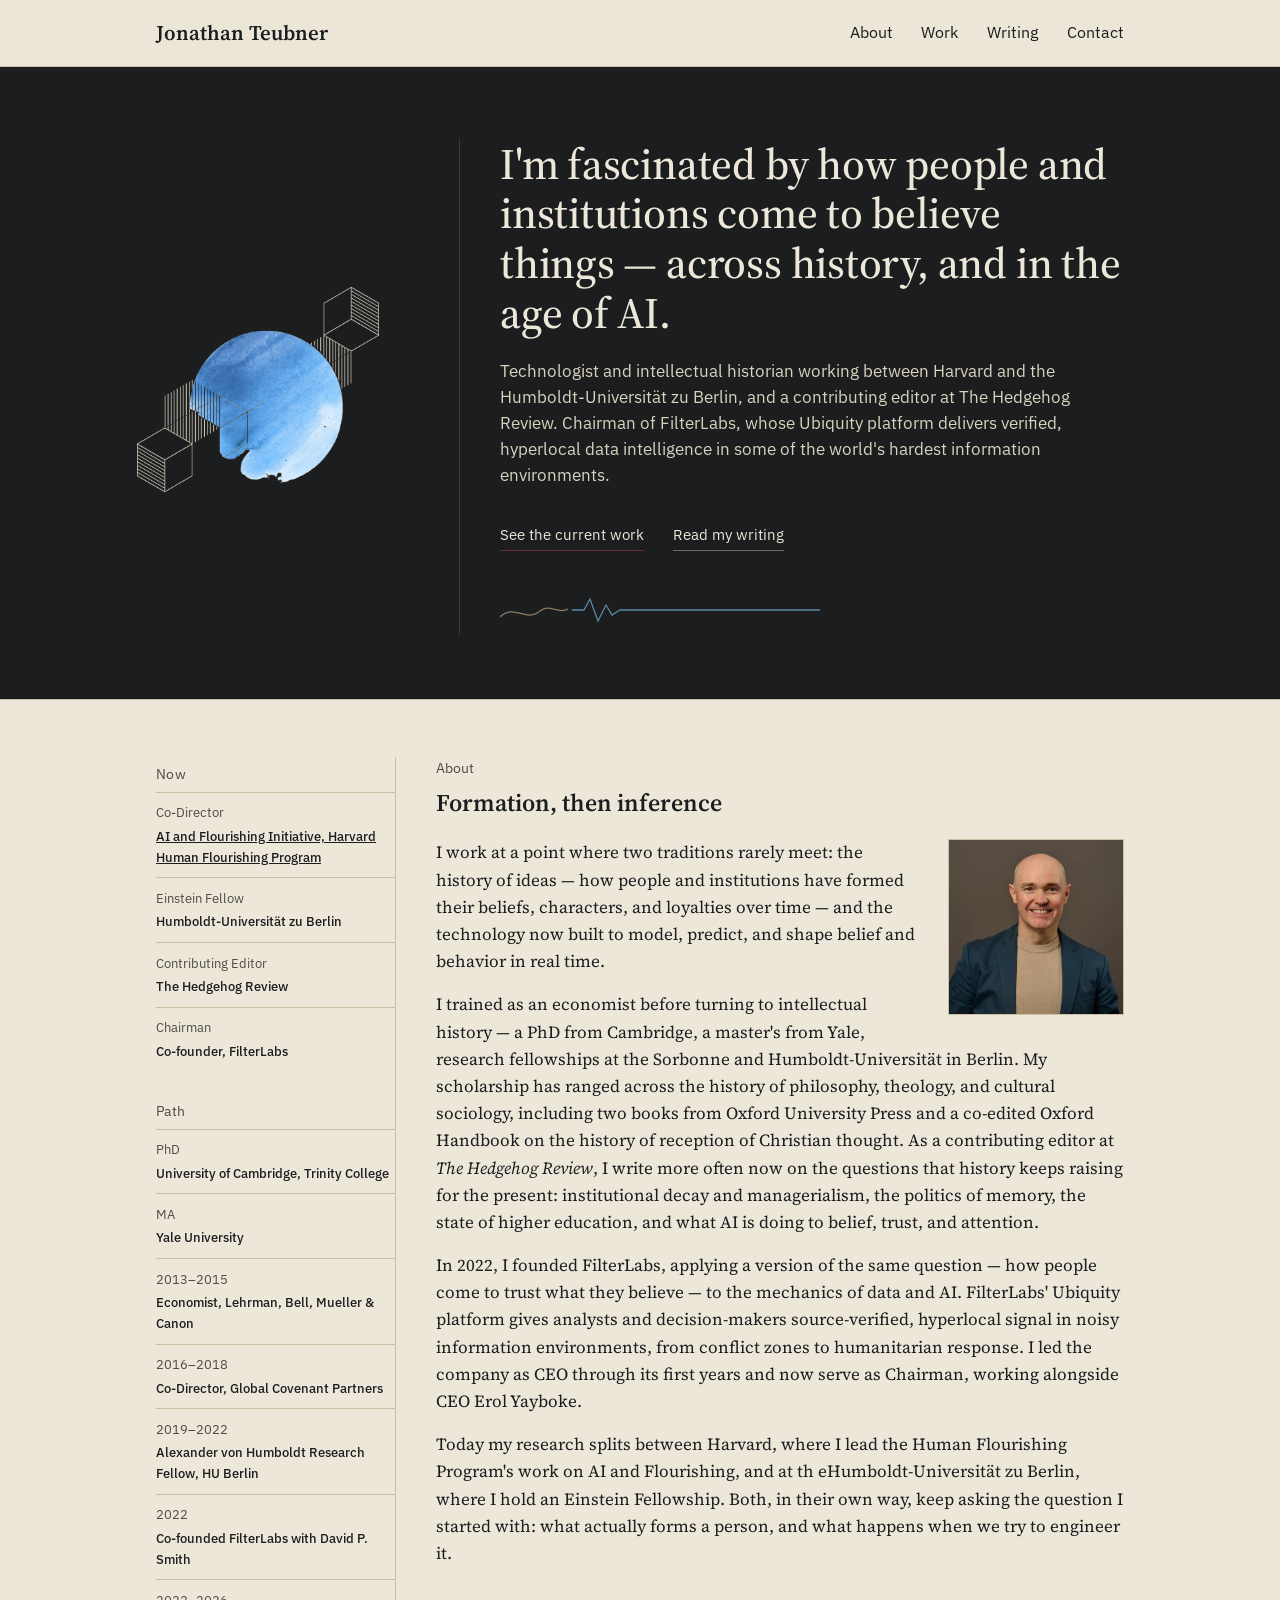
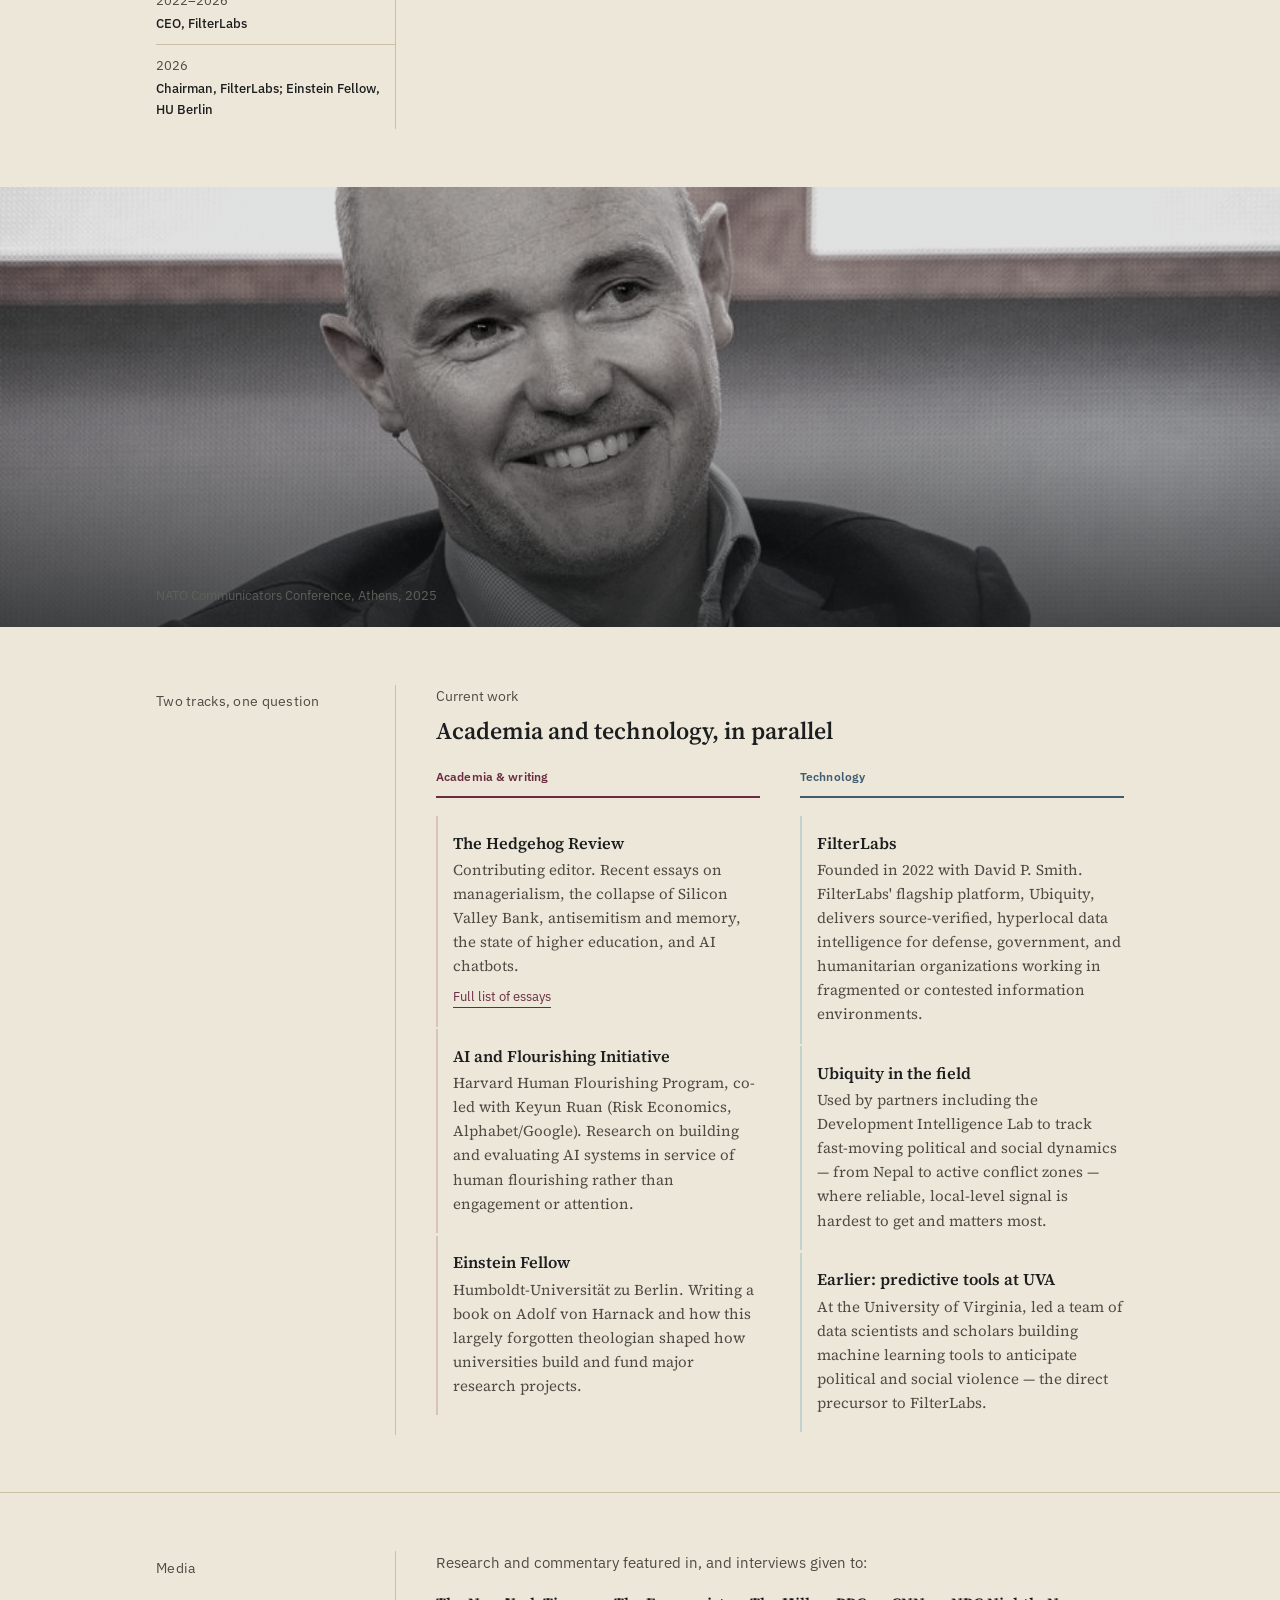
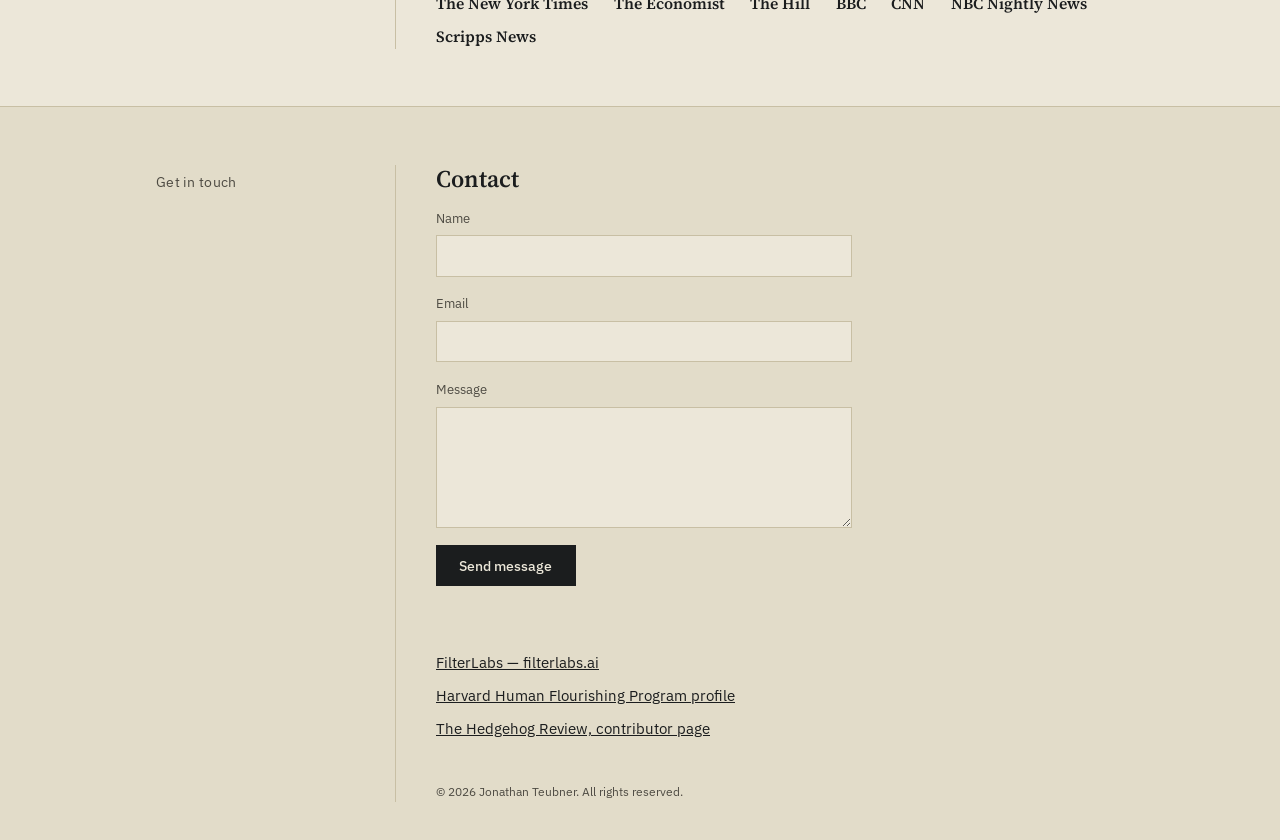
==== index.html @ 9a3e4a8b "Update index.html" ====
<!DOCTYPE html>
<html lang="en">
<head>
<meta charset="UTF-8">
<meta name="viewport" content="width=device-width, initial-scale=1.0">
<title>Jonathan Teubner</title>
<meta name="description" content="Jonathan Teubner — technologist and intellectual historian at Harvard and Humboldt-Universität zu Berlin, contributing editor at The Hedgehog Review, and Chairman of FilterLabs.">
<link rel="preconnect" href="https://fonts.googleapis.com">
<link rel="preconnect" href="https://fonts.gstatic.com" crossorigin>
<link href="https://fonts.googleapis.com/css2?family=Source+Serif+4:ital,opsz,wght@0,8..60,400;0,8..60,500;0,8..60,600;0,8..60,700;1,8..60,400;1,8..60,500&family=IBM+Plex+Sans:wght@400;500;600&display=swap" rel="stylesheet">
<link rel="stylesheet" href="assets/site.css">
</head>
<body>

<header class="site-header">
  <div class="nav-row">
    <a class="nav-name" href="#top">Jonathan Teubner</a>
    <nav class="links">
      <a href="#about">About</a>
      <a href="#work">Work</a>
      <a href="writing.html">Writing</a>
      <a href="#contact">Contact</a>
    </nav>
  </div>
</header>

<section class="hero" id="top">
  <div class="row">
    <div class="rail rail-dark fade-in">
      <img class="hero-graphic" src="assets/img/hero-graphic.png" alt="" width="700" height="591">
    </div>
    <div class="content">
      <h1 class="fade-in d2">I'm fascinated by how people and institutions come to believe things — across history, and in the age of AI.</h1>
      <p class="sub fade-in d3">Technologist and intellectual historian working between Harvard and the Humboldt-Universität zu Berlin, and a contributing editor at The Hedgehog Review. Chairman of FilterLabs, whose Ubiquity platform delivers verified, hyperlocal data intelligence in some of the world's hardest information environments.</p>
      <div class="ctas fade-in d3">
        <a class="primary" href="#work">See the current work</a>
        <a href="writing.html">Read my writing</a>
      </div>
      <svg class="signal-svg fade-in d3" width="320" height="34" viewBox="0 0 320 34" fill="none" xmlns="http://www.w3.org/2000/svg" aria-hidden="true">
        <path d="M0 24 C 14 10, 26 30, 40 18 C 50 10, 58 22, 68 16" stroke="#8C7A63" stroke-width="1.3" fill="none"/>
        <path d="M72 17 L84 17 L90 6 L98 28 L106 12 L112 22 L120 17 L320 17" stroke="#5C86A3" stroke-width="1.3" fill="none"/>
      </svg>
    </div>
  </div>
</section>

<section id="about">
  <div class="row">
    <div class="rail rail-sticky">
      <div class="label" style="margin-bottom:0.4rem;">Now</div>
      <div class="timeline-item">Co-Director<b><a href="https://hfh.fas.harvard.edu/post/ai-and-flourishing-initiative" target="_blank" rel="noopener">AI and Flourishing Initiative, Harvard Human Flourishing Program</a></b></div>
      <div class="timeline-item">Einstein Fellow<b>Humboldt-Universität zu Berlin</b></div>
      <div class="timeline-item">Contributing Editor<b>The Hedgehog Review</b></div>
      <div class="timeline-item">Chairman<b>Co-founder, FilterLabs</b></div>

      <div class="label" style="margin:1.8rem 0 0.4rem;">Path</div>
      <div class="timeline-item">PhD<b>University of Cambridge, Trinity College</b></div>
      <div class="timeline-item">MA<b>Yale University</b></div>
      <div class="timeline-item">2013–2015<b>Economist, Lehrman, Bell, Mueller &amp; Canon</b></div>
      <div class="timeline-item">2016–2018<b>Co-Director, Global Covenant Partners</b></div>
      <div class="timeline-item">2019–2022<b>Alexander von Humboldt Research Fellow, HU Berlin</b></div>
      <div class="timeline-item">2022<b>Co-founded FilterLabs with David P. Smith</b></div>
      <div class="timeline-item">2022–2026<b>CEO, FilterLabs</b></div>
      <div class="timeline-item">2026<b>Chairman, FilterLabs; Einstein Fellow, HU Berlin</b></div>
    </div>
    <div class="content">
      <div class="eyebrow">About</div>
      <h2 class="section-title">Formation, then inference</h2>
      <div class="about-portrait">
        <img src="assets/img/headshot.jpg" alt="Portrait of Jonathan Teubner" width="436" height="436">
      </div>
      <p>I work at a point where two traditions rarely meet: the history of ideas — how people and institutions have formed their beliefs, characters, and loyalties over time — and the technology now built to model, predict, and shape belief and behavior in real time.</p>
      <p>I trained as an economist before turning to intellectual history — a PhD from Cambridge, a master's from Yale, research fellowships at the Sorbonne and Humboldt-Universität in Berlin. My scholarship has ranged across the history of philosophy, theology, and cultural sociology, including two books from Oxford University Press and a co-edited Oxford Handbook on the history of reception of Christian thought. As a contributing editor at <em>The Hedgehog Review</em>, I write more often now on the questions that history keeps raising for the present: institutional decay and managerialism, the politics of memory, the state of higher education, and what AI is doing to belief, trust, and attention.</p>
      <p>In 2022, I founded FilterLabs, applying a version of the same question — how people come to trust what they believe — to the mechanics of data and AI. FilterLabs' Ubiquity platform gives analysts and decision-makers source-verified, hyperlocal signal in noisy information environments, from conflict zones to humanitarian response. I led the company as CEO through its first years and now serve as Chairman, working alongside CEO Erol Yayboke.</p>
      <p>Today my research splits between Harvard, where I lead the Human Flourishing Program's work on AI and Flourishing, and at th eHumboldt-Universität zu Berlin, where I hold an Einstein Fellowship. Both, in their own way, keep asking the question I started with: what actually forms a person, and what happens when we try to engineer it.</p>
    </div>
  </div>
</section>

<div class="photo-banner">
  <img src="assets/img/action.jpg" alt="Jonathan Teubner speaking on a panel at a NATO conference" loading="lazy">
  <div class="photo-caption">NATO Communicators Conference, Athens, 2025</div>
</div>

<section id="work">
  <div class="row">
    <div class="rail"><div class="label">Two tracks, one question</div></div>
    <div class="content" style="max-width:none;">
      <div class="eyebrow">Current work</div>
      <h2 class="section-title">Academia and technology, in parallel</h2>
      <div class="tracks">
        <div class="track-academia">
          <div class="track-heading">Academia &amp; writing</div>
          <div class="item">
            <h3>The Hedgehog Review</h3>
            <p>Contributing editor. Recent essays on managerialism, the collapse of Silicon Valley Bank, antisemitism and memory, the state of higher education, and AI chatbots.</p>
            <a class="item-link" href="writing.html">Full list of essays</a>
          </div>
          <div class="item">
            <h3>AI and Flourishing Initiative</h3>
            <p>Harvard Human Flourishing Program, co-led with Keyun Ruan (Risk Economics, Alphabet/Google). Research on building and evaluating AI systems in service of human flourishing rather than engagement or attention.</p>
          </div>
          <div class="item">
            <h3>Einstein Fellow</h3>
            <p>Humboldt-Universität zu Berlin. Writing a book on Adolf von Harnack and how this largely forgotten theologian shaped how universities build and fund major research projects.</p>
          </div>
        </div>
        <div class="track-tech">
          <div class="track-heading">Technology</div>
          <div class="item">
            <h3>FilterLabs</h3>
            <p>Founded in 2022 with David P. Smith. FilterLabs' flagship platform, Ubiquity, delivers source-verified, hyperlocal data intelligence for defense, government, and humanitarian organizations working in fragmented or contested information environments.</p>
          </div>
          <div class="item">
            <h3>Ubiquity in the field</h3>
            <p>Used by partners including the Development Intelligence Lab to track fast-moving political and social dynamics — from Nepal to active conflict zones — where reliable, local-level signal is hardest to get and matters most.</p>
          </div>
          <div class="item">
            <h3>Earlier: predictive tools at UVA</h3>
            <p>At the University of Virginia, led a team of data scientists and scholars building machine learning tools to anticipate political and social violence — the direct precursor to FilterLabs.</p>
          </div>
        </div>
      </div>
    </div>
  </div>
</section>

<section id="press">
  <div class="row">
    <div class="rail"><div class="label">Media</div></div>
    <div class="content" style="max-width:none;">
      <p class="press-line">Research and commentary featured in, and interviews given to:</p>
      <div class="press-marks">
        <span>The New York Times</span><span>The Economist</span><span>The Hill</span><span>BBC</span><span>CNN</span><span>NBC Nightly News</span><span>Scripps News</span>
      </div>
    </div>
  </div>
</section>

<footer id="contact">
  <div class="row">
    <div class="rail"><div class="label">Get in touch</div></div>
    <div class="content" style="max-width:none;">
      <h2 class="section-title" style="margin-bottom:1rem;">Contact</h2>

      <form name="contact" method="POST" data-netlify="true" netlify-honeypot="bot-field" class="contact-form" id="contact-form">
        <input type="hidden" name="form-name" value="contact">
        <p hidden><label>Don't fill this out: <input name="bot-field"></label></p>

        <div class="form-row">
          <label for="cf-name">Name</label>
          <input type="text" id="cf-name" name="name" required>
        </div>
        <div class="form-row">
          <label for="cf-email">Email</label>
          <input type="email" id="cf-email" name="email" required>
        </div>
        <div class="form-row">
          <label for="cf-message">Message</label>
          <textarea id="cf-message" name="message" rows="5" required></textarea>
        </div>
        <button type="submit" class="form-submit">Send message</button>
        <p class="form-status" id="cf-status" role="status" aria-live="polite"></p>
      </form>

      <ul class="contact-list" style="margin-top:2.2rem;">
        <li><a href="https://filterlabs.ai" target="_blank" rel="noopener">FilterLabs — filterlabs.ai</a></li>
        <li><a href="https://hfh.fas.harvard.edu/team/jonathan-teubner" target="_blank" rel="noopener">Harvard Human Flourishing Program profile</a></li>
        <li><a href="https://hedgehogreview.com/contributors/jonathan-d-teubner" target="_blank" rel="noopener">The Hedgehog Review, contributor page</a></li>
      </ul>
      <p class="fineprint">© 2026 Jonathan Teubner. All rights reserved.</p>
    </div>
  </div>
</footer>

<script>
(function(){
  var form = document.getElementById('contact-form');
  if(!form) return;
  var status = document.getElementById('cf-status');
  function encode(data){
    return Object.keys(data).map(function(k){
      return encodeURIComponent(k) + "=" + encodeURIComponent(data[k]);
    }).join("&");
  }
  form.addEventListener('submit', function(e){
    e.preventDefault();
    var payload = {};
    new FormData(form).forEach(function(value, key){ payload[key] = value; });
    status.textContent = 'Sending…';
    status.className = 'form-status';
    fetch('/', {
      method: 'POST',
      headers: { 'Content-Type': 'application/x-www-form-urlencoded' },
      body: encode(payload)
    }).then(function(){
      status.textContent = 'Thanks — your message has been sent.';
      status.className = 'form-status success';
      form.reset();
    }).catch(function(){
      status.textContent = 'Something went wrong — please try again.';
      status.className = 'form-status error';
    });
  });
})();
</script>

</body>
</html>
---- assets/site.css ----
:root{
  --ink:#1B1D1E;
  --ink-soft:#4E4B43;
  --paper:#ECE7D9;
  --paper-dim:#E2DCC9;
  --line:#C8BFA4;
  --line-on-ink:#3B3C39;
  --rubric:#6B2C41;
  --signal:#3F5C72;
  --serif: 'Source Serif 4', Georgia, serif;
  --sans: 'IBM Plex Sans', -apple-system, BlinkMacSystemFont, sans-serif;
  --rail-w: 15rem;
  --max-w: 46rem;
}

*{box-sizing:border-box;}
html{scroll-behavior:smooth;}
body{
  margin:0;
  background:var(--paper);
  color:var(--ink);
  font-family:var(--serif);
  font-size:17px;
  line-height:1.6;
  -webkit-font-smoothing:antialiased;
}
a{color:inherit;}
::selection{background:var(--rubric); color:var(--paper);}

h1,h2,h3{ font-weight:600; line-height:1.15; margin:0; }

.label{
  font-family:var(--sans); font-size:0.88rem; letter-spacing:0.02em; color:var(--ink-soft);
}

/* ---------- layout shell ---------- */
.row{
  display:grid;
  grid-template-columns: var(--rail-w) 1fr;
  gap:2.5rem;
  max-width:64rem;
  margin:0 auto;
  padding:0 1.75rem;
}
.rail{ padding-top:0.35rem; border-right:1px solid var(--line); }
.rail-sticky{ position:sticky; top:4.9rem; align-self:start; }
.rail-dark{ border-right:1px solid var(--line-on-ink); }
.content{ max-width:var(--max-w); }

@media (max-width:820px){
  .row{ grid-template-columns:1fr; gap:1rem; }
  .rail{ border-right:none; padding-top:0; }
  .rail-sticky{ position:static; }
}

/* ---------- header ---------- */
header.site-header{
  position:sticky; top:0; z-index:40;
  background:rgba(236,231,217,0.92);
  backdrop-filter:saturate(140%) blur(6px);
  border-bottom:1px solid var(--line);
}
.nav-row{
  max-width:64rem; margin:0 auto; padding:0 1.75rem;
  display:flex; align-items:center; justify-content:space-between;
  height:4.1rem;
}
.nav-name{ font-family:var(--serif); font-weight:600; font-size:1.3rem; text-decoration:none; }
nav.links{ font-family:var(--sans); font-size:1.02rem; display:flex; gap:1.8rem; }
nav.links a{ text-decoration:none; border-bottom:1px solid transparent; }
nav.links a:hover, nav.links a.current{ border-bottom-color:var(--ink); }

@media (max-width:640px){ nav.links{ display:none; } }

/* ---------- hero ---------- */
.hero{ background:var(--ink); color:var(--paper); padding:4.5rem 0 4rem; }
.hero .row{ grid-template-columns: 19rem 1fr; }
.hero .rail.rail-dark{ display:flex; align-items:center; justify-content:flex-start; height:100%; }
.hero-tag{
  display:block; font-family:var(--sans); font-size:0.82rem; color:#D8D2BE;
  padding:0.55rem 0; border-top:1px solid var(--line-on-ink);
}
.hero-tag:first-of-type{ border-top:none; }
.hero-tag b{ color:var(--paper); font-weight:500; display:block; }
.hero h1{ font-size:clamp(1.9rem, 4vw, 2.7rem); font-weight:500; letter-spacing:-0.005em; }
.hero p.sub{ font-family:var(--sans); font-size:1.05rem; color:#D8D2BE; max-width:38rem; margin-top:1.3rem; line-height:1.55; }
.hero .ctas{ margin-top:2.2rem; display:flex; gap:1.8rem; font-family:var(--sans); font-size:0.92rem; }
.hero .ctas a{ text-decoration:none; padding-bottom:3px; border-bottom:1px solid #6E6B60; }
.hero .ctas a.primary{ border-bottom-color:var(--rubric); }
.signal-svg{ margin-top:2.6rem; opacity:0.9; }
.hero-graphic{ width:80%; max-width:none; height:auto; display:block; margin-left:-1.2rem; }
@media (max-width:820px){
  .hero .rail.rail-dark{ display:block; height:auto; text-align:center; }
  .hero-graphic{ width:100%; max-width:15rem; margin:0.5rem auto 1.5rem; }
}

/* ---------- photo banner (signature photographic moment) ---------- */
.photo-banner{ position:relative; height:min(58vh, 440px); overflow:hidden; background:var(--ink); }
.photo-banner img{
  width:100%; height:100%; object-fit:cover; object-position:center 22%;
  filter:grayscale(0.88) contrast(1.08) brightness(0.92);
  display:block;
}
.photo-banner::after{
  content:''; position:absolute; inset:0;
  background:linear-gradient(180deg, rgba(27,29,30,0.05) 40%, rgba(27,29,30,0.72) 100%);
}
.photo-caption{
  position:absolute; left:0; right:0; bottom:0;
  max-width:64rem; margin:0 auto; padding:1.1rem 1.75rem 1.3rem;
  font-family:var(--sans); font-size:0.82rem; color:#D8D2BE;
}

/* ---------- about portrait ---------- */
.about-portrait{
  float:right; width:11rem; margin:0 0 1rem 1.75rem;
  border:1px solid var(--line);
}
.about-portrait img{ width:100%; height:auto; display:block; }
@media (max-width:560px){ .about-portrait{ float:none; width:9rem; margin:0 0 1.2rem; } }

/* ---------- generic section ---------- */
section{ padding:3.6rem 0; }
section + section{ border-top:1px solid var(--line); }
.eyebrow{ font-family:var(--sans); font-size:0.88rem; color:var(--ink-soft); margin-bottom:0.6rem; }
h2.section-title{ font-size:1.5rem; font-weight:600; margin-bottom:1.4rem; }
p{ margin:0 0 1rem; }
p:last-child{ margin-bottom:0; }

/* ---------- about timeline rail ---------- */
.timeline-item{ padding:0.6rem 0; border-top:1px solid var(--line); font-family:var(--sans); font-size:0.82rem; color:var(--ink-soft); }
.timeline-item:first-child{ border-top:none; }
.timeline-item b{ display:block; color:var(--ink); font-weight:500; margin-top:0.15rem; }

/* ---------- work: two tracks ---------- */
.tracks{ display:grid; grid-template-columns:1fr 1fr; gap:2.5rem; }
@media (max-width:820px){ .tracks{ grid-template-columns:1fr; } }
.track-heading{ font-family:var(--sans); font-size:0.78rem; font-weight:600; letter-spacing:0.01em; margin-bottom:1.1rem; padding-bottom:0.6rem; }
.track-academia .track-heading{ border-bottom:2px solid var(--rubric); color:var(--rubric); }
.track-tech .track-heading{ border-bottom:2px solid var(--signal); color:var(--signal); }
.item{ padding:1.1rem 0 1.1rem 0.95rem; border-left:2px solid var(--line); margin-bottom:0.15rem; }
.track-academia .item{ border-left-color:#D8C3BB; }
.track-tech .item{ border-left-color:#C2D2CD; }
.item h3{ font-size:1.02rem; font-weight:600; margin-bottom:0.35rem; }
.item p{ font-size:0.94rem; color:var(--ink-soft); margin:0; }
.item .item-link{ display:inline-block; margin-top:0.5rem; font-family:var(--sans); font-size:0.82rem; text-decoration:none; border-bottom:1px solid currentColor; }
.track-academia .item-link{ color:var(--rubric); }
.track-tech .item-link{ color:var(--signal); }

/* ---------- writing / publication lists ---------- */
.pub-group + .pub-group{ margin-top:2.2rem; }
.pub-group-title{ font-family:var(--sans); font-size:0.78rem; font-weight:600; color:var(--ink-soft); margin-bottom:0.8rem; text-transform:none; }
.pub{
  display:grid; grid-template-columns: 8.5rem 1fr; gap:1.2rem;
  padding:1rem 0; border-top:1px solid var(--line);
}
.pub:first-child{ border-top:none; }
.pub .tag{ font-family:var(--sans); font-size:0.76rem; color:var(--ink-soft); align-self:start; padding-top:0.2rem; }
.pub h3{ font-size:1rem; font-weight:600; }
.pub h3 a{ text-decoration:none; border-bottom:1px solid transparent; }
.pub h3 a:hover{ border-bottom-color:var(--ink); }
.pub .meta{ font-family:var(--sans); font-size:0.85rem; color:var(--ink-soft); margin-top:0.3rem; }
@media (max-width:560px){ .pub{ grid-template-columns:1fr; gap:0.3rem; } }

.pub-simple{ padding:0.9rem 0; border-top:1px solid var(--line); }
.pub-simple:first-child{ border-top:none; }
.pub-simple h3{ font-size:1rem; font-weight:600; }
.pub-simple h3 a{ text-decoration:none; border-bottom:1px solid transparent; }
.pub-simple h3 a:hover{ border-bottom-color:var(--ink); }
.pub-simple .meta{ font-family:var(--sans); font-size:0.85rem; color:var(--ink-soft); margin-top:0.3rem; }

/* ---------- press strip ---------- */
.press-line{ font-family:var(--sans); font-size:0.92rem; color:var(--ink-soft); }
.press-marks{ margin-top:1rem; display:flex; flex-wrap:wrap; gap:0.5rem 1.6rem; font-family:var(--serif); font-weight:600; font-size:0.98rem; color:var(--ink); }

/* ---------- contact / footer ---------- */
footer#contact{ background:var(--paper-dim); border-top:1px solid var(--line); padding:3.6rem 0 2.4rem; }
.contact-links{ font-family:var(--sans); font-size:0.98rem; }
.contact-links a{ display:inline-block; text-decoration:none; border-bottom:1px solid var(--ink); }
.contact-list{ list-style:none; padding:0; margin:1.4rem 0 0; display:flex; flex-direction:column; gap:0.6rem; font-family:var(--sans); font-size:0.92rem; }
.fineprint{ font-family:var(--sans); font-size:0.76rem; color:var(--ink-soft); margin-top:2.6rem; }

.contact-form{ max-width:26rem; margin-top:0.4rem; font-family:var(--sans); }
.form-row{ margin-bottom:1.1rem; display:flex; flex-direction:column; gap:0.4rem; }
.form-row label{ font-size:0.8rem; color:var(--ink-soft); }
.form-row input, .form-row textarea{
  font-family:var(--sans); font-size:0.95rem; color:var(--ink);
  background:var(--paper); border:1px solid var(--line); padding:0.6rem 0.75rem;
  border-radius:0;
}
.form-row textarea{ resize:vertical; min-height:6.5rem; }
.form-submit{
  font-family:var(--sans); font-size:0.88rem; font-weight:500;
  background:var(--ink); color:var(--paper); border:1px solid var(--ink);
  padding:0.65rem 1.4rem; cursor:pointer; border-radius:0;
}
.form-submit:hover{ background:var(--rubric); border-color:var(--rubric); }
.form-status{ font-family:var(--sans); font-size:0.85rem; margin-top:0.9rem; min-height:1.1em; }
.form-status.success{ color:var(--signal); }
.form-status.error{ color:var(--rubric); }

/* ---------- page header (non-hero pages) ---------- */
.page-header{ padding:3.2rem 0 2.6rem; border-bottom:1px solid var(--line); }
.page-header h1{ font-size:clamp(1.7rem, 3.4vw, 2.2rem); font-weight:500; }
.page-header p.sub{ font-family:var(--sans); font-size:1rem; color:var(--ink-soft); max-width:36rem; margin-top:0.9rem; }
.back-link{ font-family:var(--sans); font-size:0.85rem; text-decoration:none; border-bottom:1px solid var(--ink); }

/* ---------- reduced motion / focus ---------- */
@media (prefers-reduced-motion: reduce){ html{ scroll-behavior:auto; } }
a:focus-visible, button:focus-visible{ outline:2px solid var(--rubric); outline-offset:2px; }

.fade-in{ opacity:0; animation:fadeIn 0.9s ease forwards; }
.fade-in.d2{ animation-delay:0.12s; }
.fade-in.d3{ animation-delay:0.24s; }
@keyframes fadeIn{ to{ opacity:1; } }
@media (prefers-reduced-motion: reduce){ .fade-in{ opacity:1; animation:none; } }
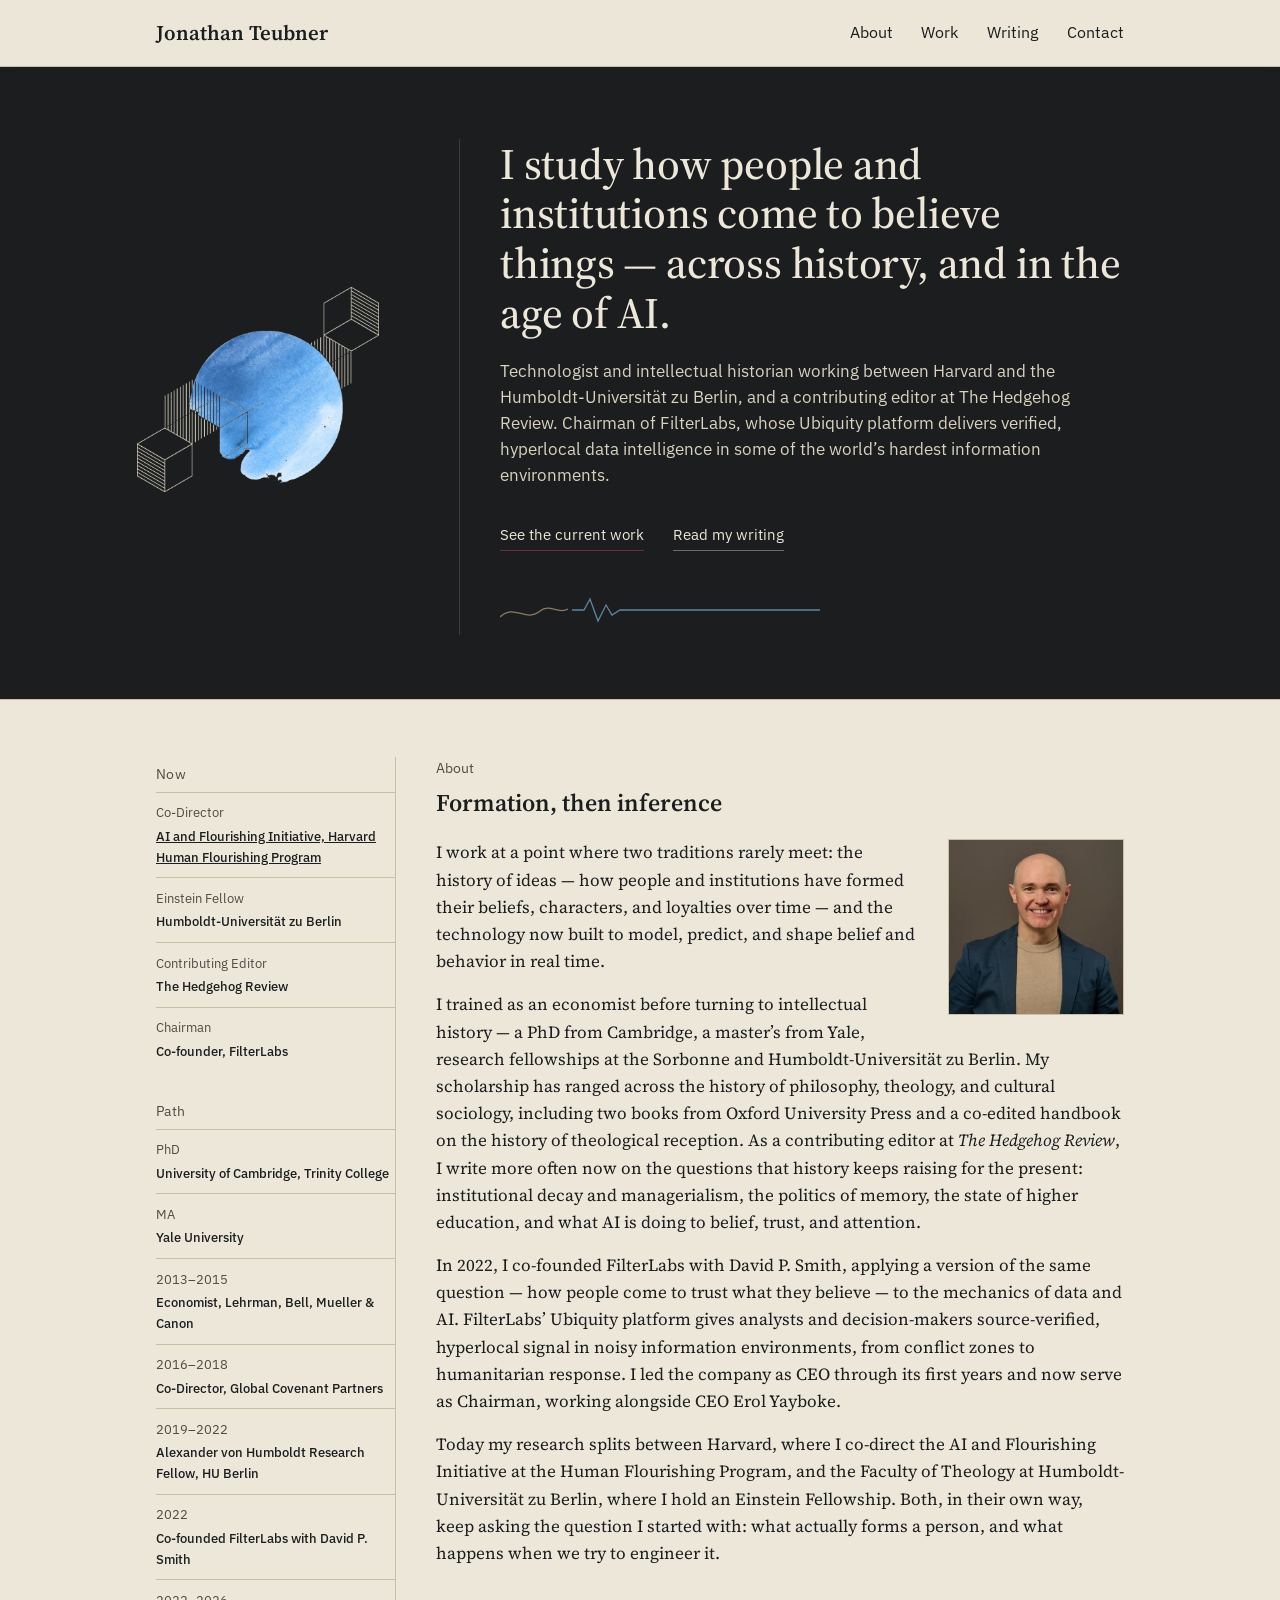
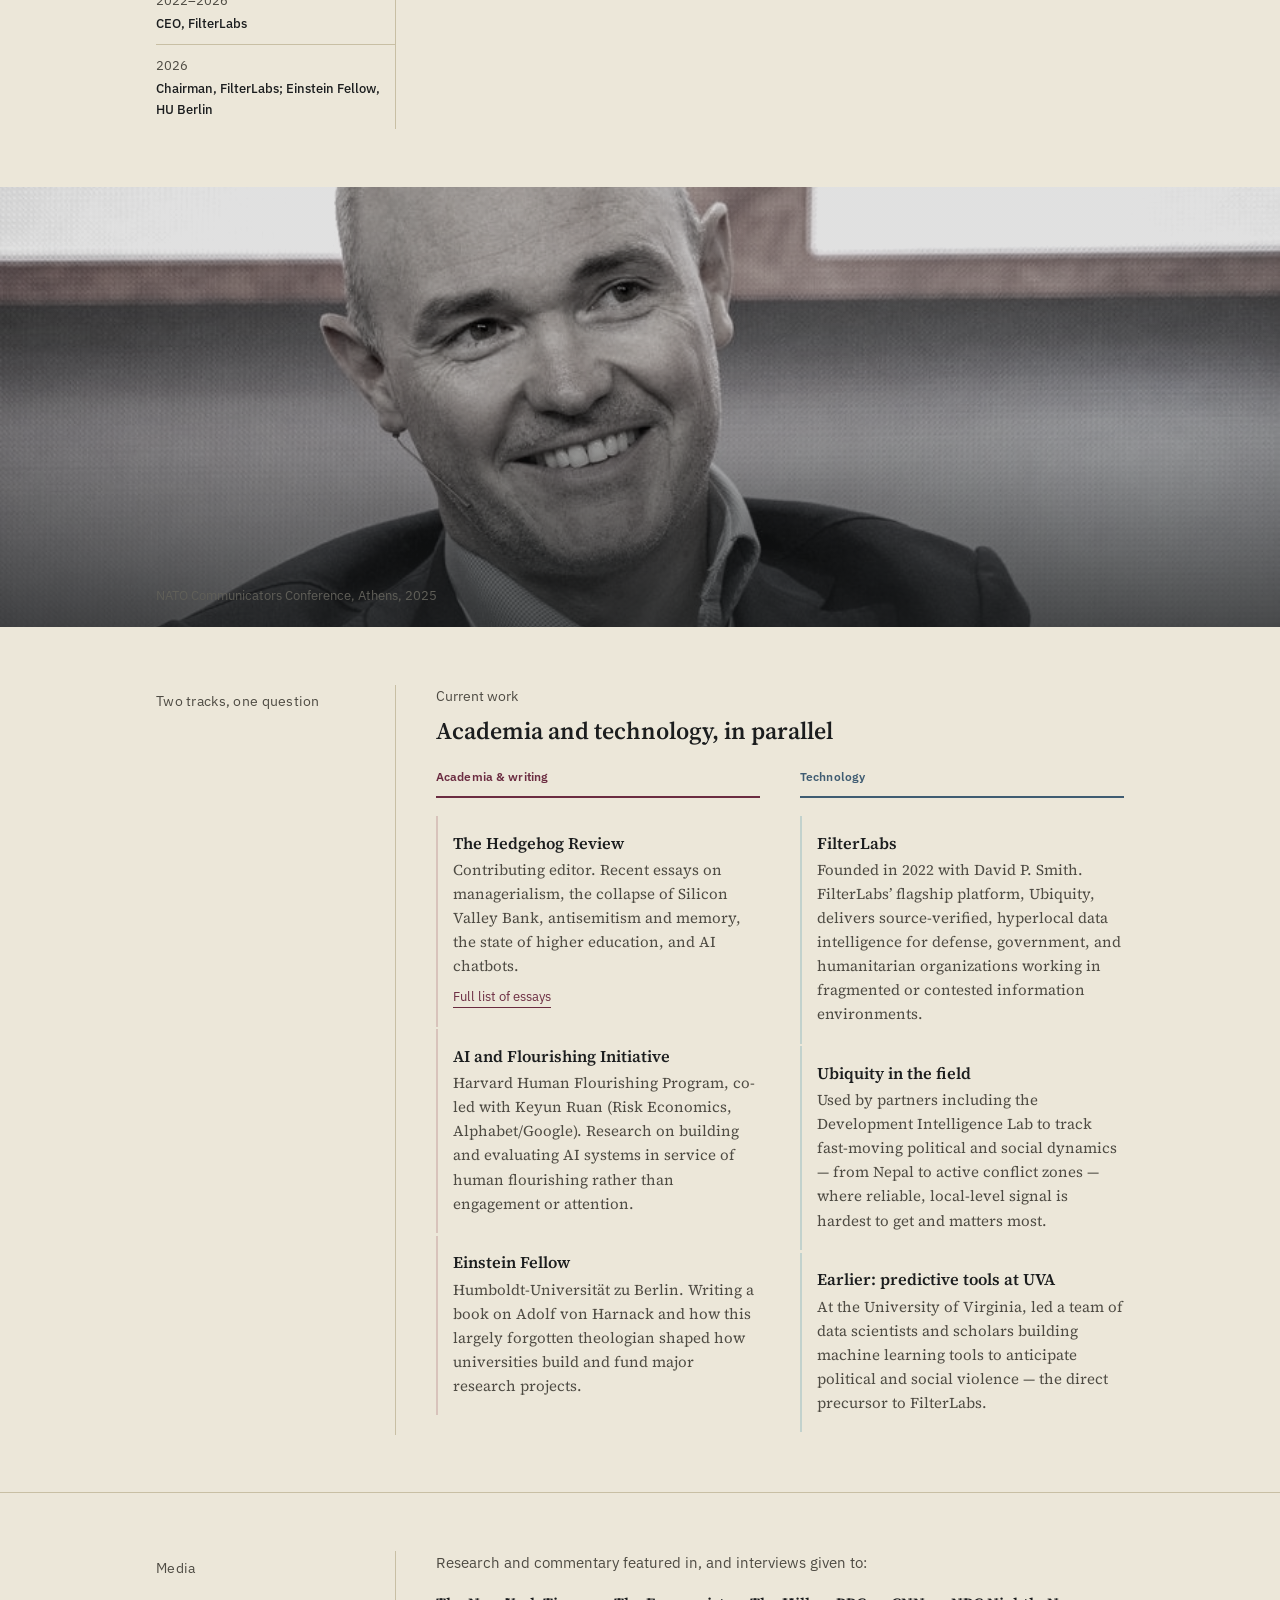
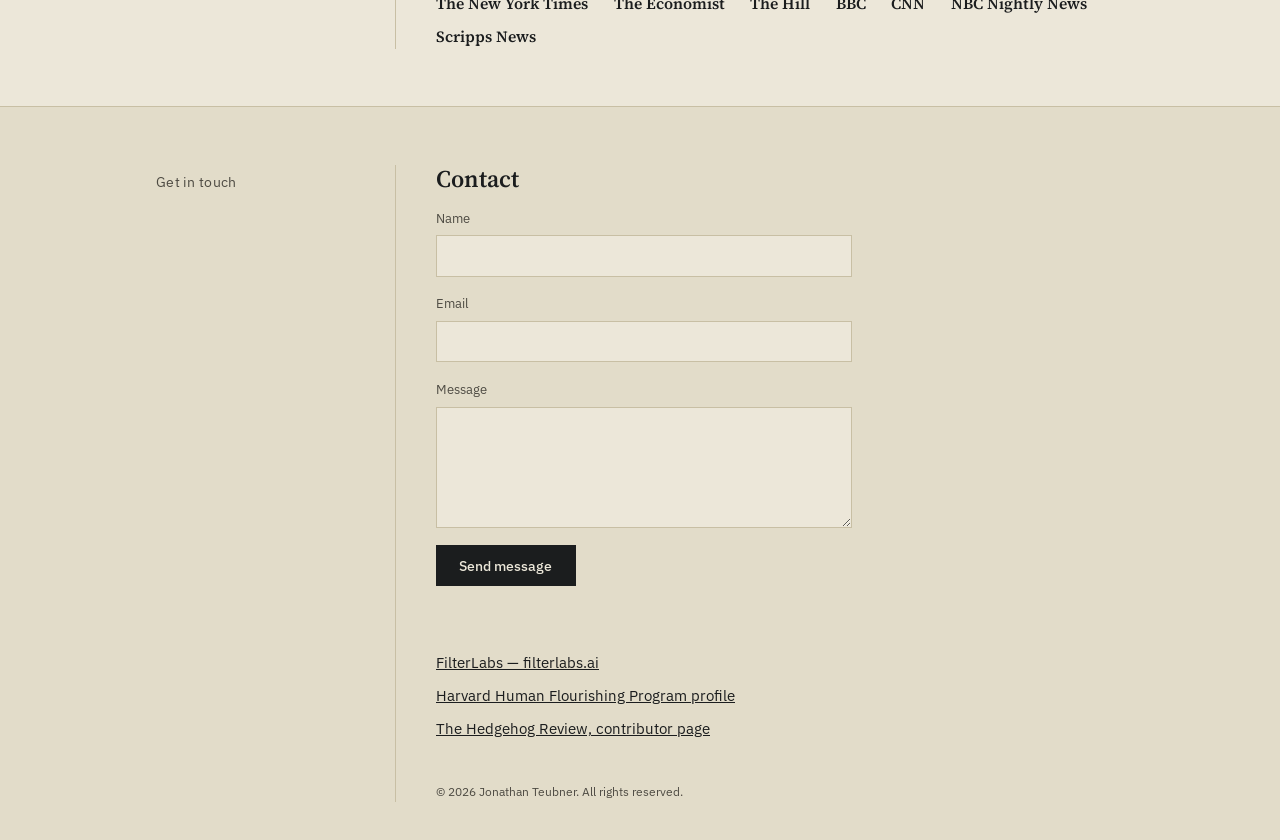
==== commit 7af342f9: "Add files via upload" ====
--- a/index.html
+++ b/index.html
@@ -30,8 +30,8 @@
       <img class="hero-graphic" src="assets/img/hero-graphic.png" alt="" width="700" height="591">
     </div>
     <div class="content">
-      <h1 class="fade-in d2">I'm fascinated by how people and institutions come to believe things — across history, and in the age of AI.</h1>
-      <p class="sub fade-in d3">Technologist and intellectual historian working between Harvard and the Humboldt-Universität zu Berlin, and a contributing editor at The Hedgehog Review. Chairman of FilterLabs, whose Ubiquity platform delivers verified, hyperlocal data intelligence in some of the world's hardest information environments.</p>
+      <h1 class="fade-in d2">I study how people and institutions come to believe things — across history, and in the age of AI.</h1>
+      <p class="sub fade-in d3">Technologist and intellectual historian working between Harvard and the Humboldt-Universität zu Berlin, and a contributing editor at The Hedgehog Review. Chairman of FilterLabs, whose Ubiquity platform delivers verified, hyperlocal data intelligence in some of the world’s hardest information environments.</p>
       <div class="ctas fade-in d3">
         <a class="primary" href="#work">See the current work</a>
         <a href="writing.html">Read my writing</a>
@@ -70,9 +70,9 @@
         <img src="assets/img/headshot.jpg" alt="Portrait of Jonathan Teubner" width="436" height="436">
       </div>
       <p>I work at a point where two traditions rarely meet: the history of ideas — how people and institutions have formed their beliefs, characters, and loyalties over time — and the technology now built to model, predict, and shape belief and behavior in real time.</p>
-      <p>I trained as an economist before turning to intellectual history — a PhD from Cambridge, a master's from Yale, research fellowships at the Sorbonne and Humboldt-Universität in Berlin. My scholarship has ranged across the history of philosophy, theology, and cultural sociology, including two books from Oxford University Press and a co-edited Oxford Handbook on the history of reception of Christian thought. As a contributing editor at <em>The Hedgehog Review</em>, I write more often now on the questions that history keeps raising for the present: institutional decay and managerialism, the politics of memory, the state of higher education, and what AI is doing to belief, trust, and attention.</p>
-      <p>In 2022, I founded FilterLabs, applying a version of the same question — how people come to trust what they believe — to the mechanics of data and AI. FilterLabs' Ubiquity platform gives analysts and decision-makers source-verified, hyperlocal signal in noisy information environments, from conflict zones to humanitarian response. I led the company as CEO through its first years and now serve as Chairman, working alongside CEO Erol Yayboke.</p>
-      <p>Today my research splits between Harvard, where I lead the Human Flourishing Program's work on AI and Flourishing, and at th eHumboldt-Universität zu Berlin, where I hold an Einstein Fellowship. Both, in their own way, keep asking the question I started with: what actually forms a person, and what happens when we try to engineer it.</p>
+      <p>I trained as an economist before turning to intellectual history — a PhD from Cambridge, a master’s from Yale, research fellowships at the Sorbonne and Humboldt-Universität zu Berlin. My scholarship has ranged across the history of philosophy, theology, and cultural sociology, including two books from Oxford University Press and a co-edited handbook on the history of theological reception. As a contributing editor at <em>The Hedgehog Review</em>, I write more often now on the questions that history keeps raising for the present: institutional decay and managerialism, the politics of memory, the state of higher education, and what AI is doing to belief, trust, and attention.</p>
+      <p>In 2022, I co-founded FilterLabs with David P. Smith, applying a version of the same question — how people come to trust what they believe — to the mechanics of data and AI. FilterLabs’ Ubiquity platform gives analysts and decision-makers source-verified, hyperlocal signal in noisy information environments, from conflict zones to humanitarian response. I led the company as CEO through its first years and now serve as Chairman, working alongside CEO Erol Yayboke.</p>
+      <p>Today my research splits between Harvard, where I co-direct the AI and Flourishing Initiative at the Human Flourishing Program, and the Faculty of Theology at Humboldt-Universität zu Berlin, where I hold an Einstein Fellowship. Both, in their own way, keep asking the question I started with: what actually forms a person, and what happens when we try to engineer it.</p>
     </div>
   </div>
 </section>
@@ -109,7 +109,7 @@
           <div class="track-heading">Technology</div>
           <div class="item">
             <h3>FilterLabs</h3>
-            <p>Founded in 2022 with David P. Smith. FilterLabs' flagship platform, Ubiquity, delivers source-verified, hyperlocal data intelligence for defense, government, and humanitarian organizations working in fragmented or contested information environments.</p>
+            <p>Founded in 2022 with David P. Smith. FilterLabs’ flagship platform, Ubiquity, delivers source-verified, hyperlocal data intelligence for defense, government, and humanitarian organizations working in fragmented or contested information environments.</p>
           </div>
           <div class="item">
             <h3>Ubiquity in the field</h3>
@@ -145,7 +145,7 @@
 
       <form name="contact" method="POST" data-netlify="true" netlify-honeypot="bot-field" class="contact-form" id="contact-form">
         <input type="hidden" name="form-name" value="contact">
-        <p hidden><label>Don't fill this out: <input name="bot-field"></label></p>
+        <p hidden><label>Don’t fill this out: <input name="bot-field"></label></p>
 
         <div class="form-row">
           <label for="cf-name">Name</label>
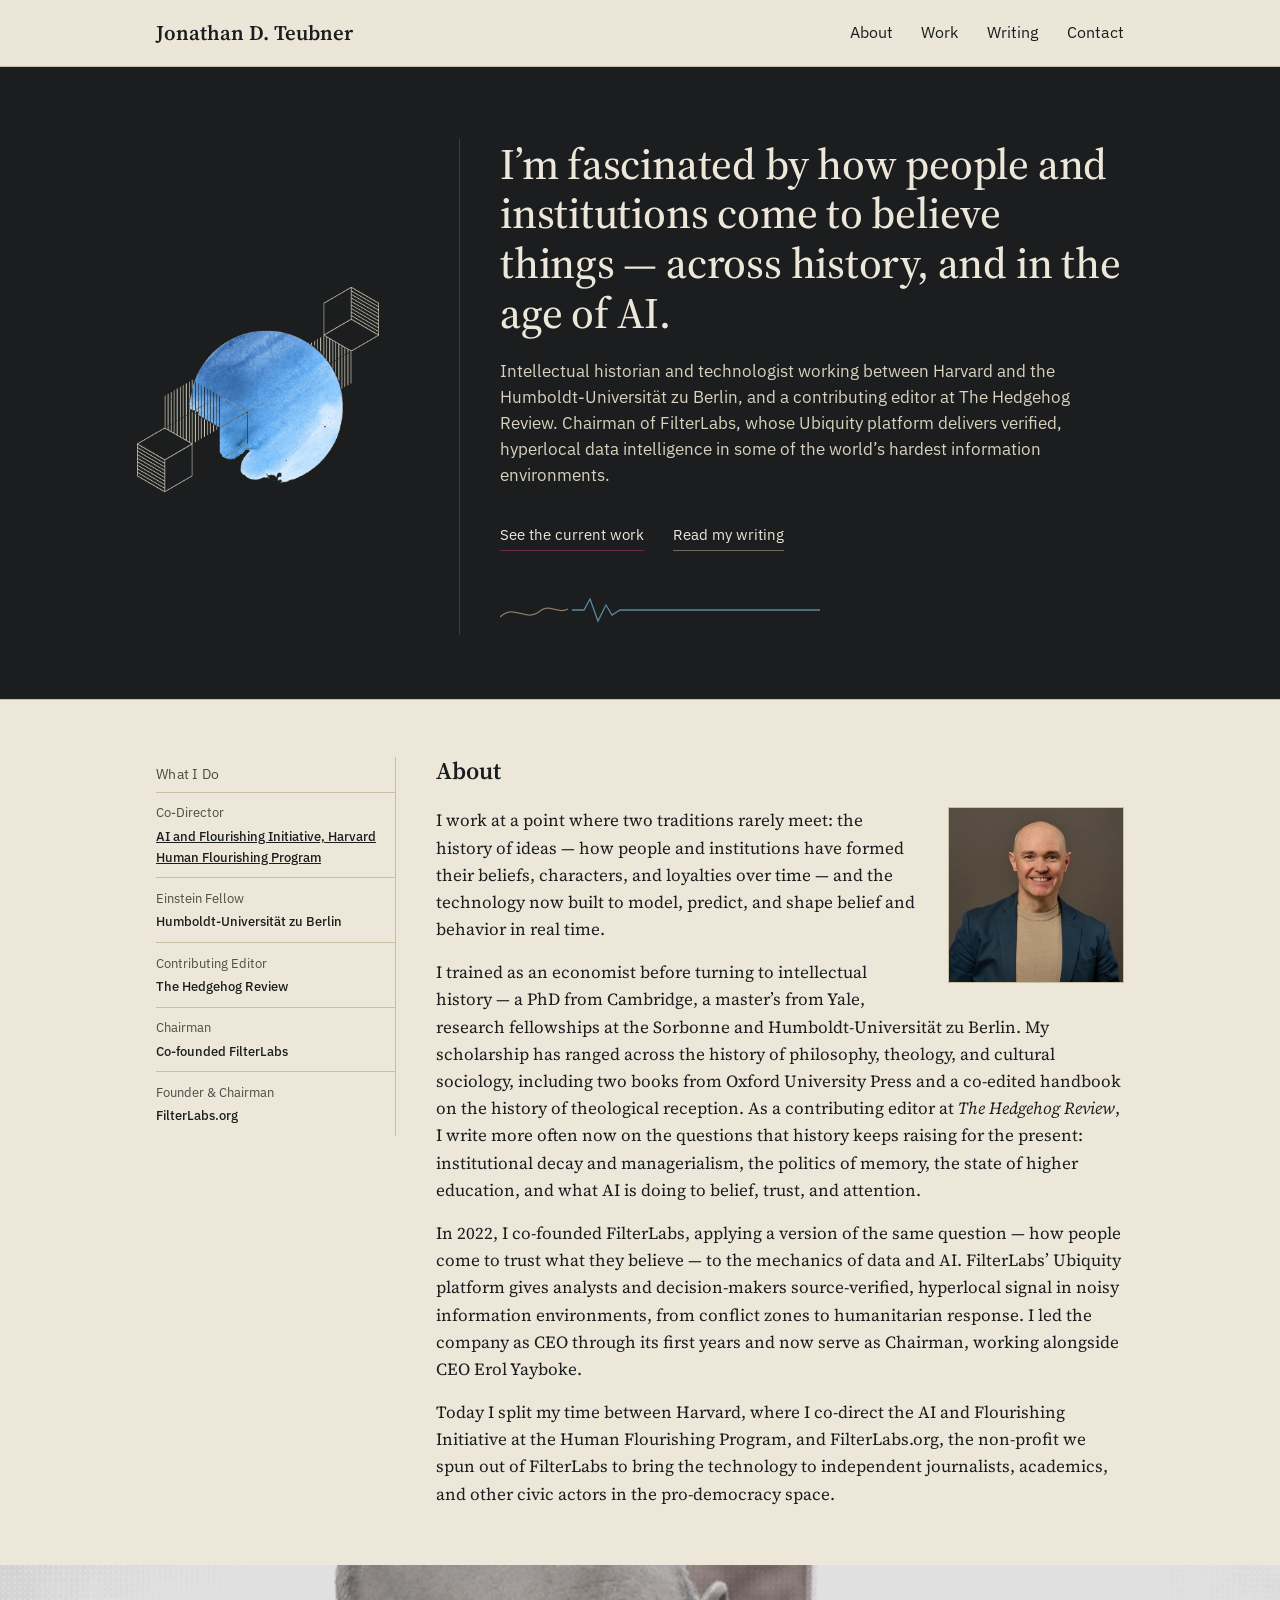
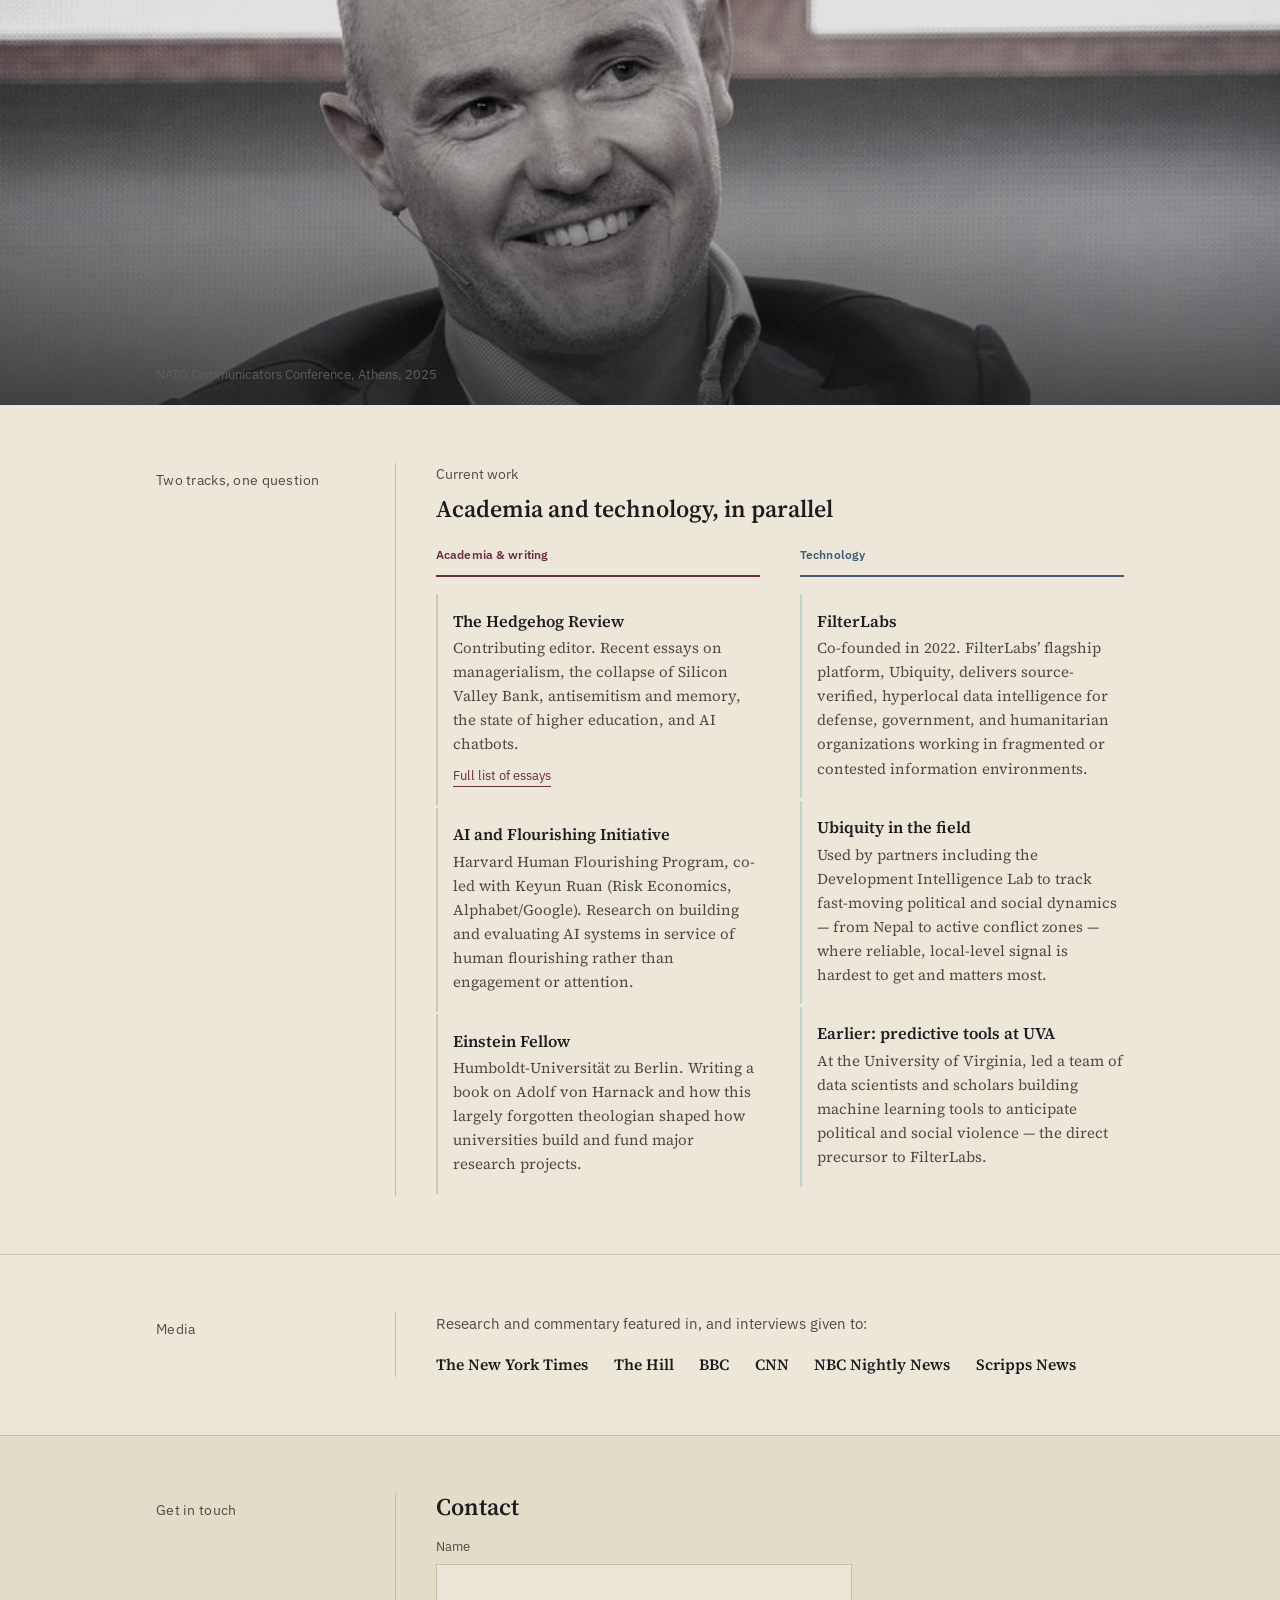
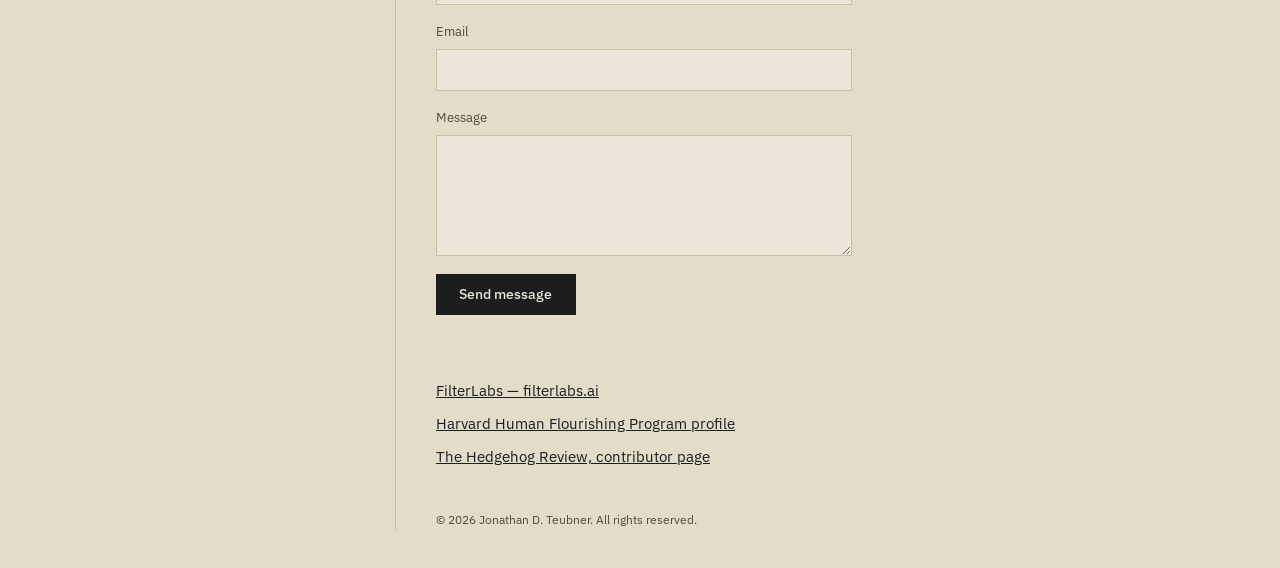
==== commit 1529bd2e: "Add files via upload" ====
--- a/index.html
+++ b/index.html
@@ -3,8 +3,8 @@
 <head>
 <meta charset="UTF-8">
 <meta name="viewport" content="width=device-width, initial-scale=1.0">
-<title>Jonathan Teubner</title>
-<meta name="description" content="Jonathan Teubner — technologist and intellectual historian at Harvard and Humboldt-Universität zu Berlin, contributing editor at The Hedgehog Review, and Chairman of FilterLabs.">
+<title>Jonathan D. Teubner</title>
+<meta name="description" content="Jonathan D. Teubner — technologist and intellectual historian at Harvard and Humboldt-Universität zu Berlin, contributing editor at The Hedgehog Review, and Chairman of FilterLabs.">
 <link rel="preconnect" href="https://fonts.googleapis.com">
 <link rel="preconnect" href="https://fonts.gstatic.com" crossorigin>
 <link href="https://fonts.googleapis.com/css2?family=Source+Serif+4:ital,opsz,wght@0,8..60,400;0,8..60,500;0,8..60,600;0,8..60,700;1,8..60,400;1,8..60,500&family=IBM+Plex+Sans:wght@400;500;600&display=swap" rel="stylesheet">
@@ -14,7 +14,7 @@
 
 <header class="site-header">
   <div class="nav-row">
-    <a class="nav-name" href="#top">Jonathan Teubner</a>
+    <a class="nav-name" href="#top">Jonathan D. Teubner</a>
     <nav class="links">
       <a href="#about">About</a>
       <a href="#work">Work</a>
@@ -30,8 +30,8 @@
       <img class="hero-graphic" src="assets/img/hero-graphic.png" alt="" width="700" height="591">
     </div>
     <div class="content">
-      <h1 class="fade-in d2">I study how people and institutions come to believe things — across history, and in the age of AI.</h1>
-      <p class="sub fade-in d3">Technologist and intellectual historian working between Harvard and the Humboldt-Universität zu Berlin, and a contributing editor at The Hedgehog Review. Chairman of FilterLabs, whose Ubiquity platform delivers verified, hyperlocal data intelligence in some of the world’s hardest information environments.</p>
+      <h1 class="fade-in d2">I’m fascinated by how people and institutions come to believe things — across history, and in the age of AI.</h1>
+      <p class="sub fade-in d3">Intellectual historian and technologist working between Harvard and the Humboldt-Universität zu Berlin, and a contributing editor at The Hedgehog Review. Chairman of FilterLabs, whose Ubiquity platform delivers verified, hyperlocal data intelligence in some of the world’s hardest information environments.</p>
       <div class="ctas fade-in d3">
         <a class="primary" href="#work">See the current work</a>
         <a href="writing.html">Read my writing</a>
@@ -47,32 +47,22 @@
 <section id="about">
   <div class="row">
     <div class="rail rail-sticky">
-      <div class="label" style="margin-bottom:0.4rem;">Now</div>
+      <div class="label" style="margin-bottom:0.4rem;">What I Do</div>
       <div class="timeline-item">Co-Director<b><a href="https://hfh.fas.harvard.edu/post/ai-and-flourishing-initiative" target="_blank" rel="noopener">AI and Flourishing Initiative, Harvard Human Flourishing Program</a></b></div>
       <div class="timeline-item">Einstein Fellow<b>Humboldt-Universität zu Berlin</b></div>
       <div class="timeline-item">Contributing Editor<b>The Hedgehog Review</b></div>
-      <div class="timeline-item">Chairman<b>Co-founder, FilterLabs</b></div>
-
-      <div class="label" style="margin:1.8rem 0 0.4rem;">Path</div>
-      <div class="timeline-item">PhD<b>University of Cambridge, Trinity College</b></div>
-      <div class="timeline-item">MA<b>Yale University</b></div>
-      <div class="timeline-item">2013–2015<b>Economist, Lehrman, Bell, Mueller &amp; Canon</b></div>
-      <div class="timeline-item">2016–2018<b>Co-Director, Global Covenant Partners</b></div>
-      <div class="timeline-item">2019–2022<b>Alexander von Humboldt Research Fellow, HU Berlin</b></div>
-      <div class="timeline-item">2022<b>Co-founded FilterLabs with David P. Smith</b></div>
-      <div class="timeline-item">2022–2026<b>CEO, FilterLabs</b></div>
-      <div class="timeline-item">2026<b>Chairman, FilterLabs; Einstein Fellow, HU Berlin</b></div>
+      <div class="timeline-item">Chairman<b>Co-founded FilterLabs</b></div>
+      <div class="timeline-item">Founder &amp; Chairman<b>FilterLabs.org</b></div>
     </div>
     <div class="content">
-      <div class="eyebrow">About</div>
-      <h2 class="section-title">Formation, then inference</h2>
+      <h2 class="section-title">About</h2>
       <div class="about-portrait">
         <img src="assets/img/headshot.jpg" alt="Portrait of Jonathan Teubner" width="436" height="436">
       </div>
       <p>I work at a point where two traditions rarely meet: the history of ideas — how people and institutions have formed their beliefs, characters, and loyalties over time — and the technology now built to model, predict, and shape belief and behavior in real time.</p>
       <p>I trained as an economist before turning to intellectual history — a PhD from Cambridge, a master’s from Yale, research fellowships at the Sorbonne and Humboldt-Universität zu Berlin. My scholarship has ranged across the history of philosophy, theology, and cultural sociology, including two books from Oxford University Press and a co-edited handbook on the history of theological reception. As a contributing editor at <em>The Hedgehog Review</em>, I write more often now on the questions that history keeps raising for the present: institutional decay and managerialism, the politics of memory, the state of higher education, and what AI is doing to belief, trust, and attention.</p>
-      <p>In 2022, I co-founded FilterLabs with David P. Smith, applying a version of the same question — how people come to trust what they believe — to the mechanics of data and AI. FilterLabs’ Ubiquity platform gives analysts and decision-makers source-verified, hyperlocal signal in noisy information environments, from conflict zones to humanitarian response. I led the company as CEO through its first years and now serve as Chairman, working alongside CEO Erol Yayboke.</p>
-      <p>Today my research splits between Harvard, where I co-direct the AI and Flourishing Initiative at the Human Flourishing Program, and the Faculty of Theology at Humboldt-Universität zu Berlin, where I hold an Einstein Fellowship. Both, in their own way, keep asking the question I started with: what actually forms a person, and what happens when we try to engineer it.</p>
+      <p>In 2022, I co-founded FilterLabs, applying a version of the same question — how people come to trust what they believe — to the mechanics of data and AI. FilterLabs’ Ubiquity platform gives analysts and decision-makers source-verified, hyperlocal signal in noisy information environments, from conflict zones to humanitarian response. I led the company as CEO through its first years and now serve as Chairman, working alongside CEO Erol Yayboke.</p>
+      <p>Today I split my time between Harvard, where I co-direct the AI and Flourishing Initiative at the Human Flourishing Program, and FilterLabs.org, the non-profit we spun out of FilterLabs to bring the technology to independent journalists, academics, and other civic actors in the pro-democracy space.</p>
     </div>
   </div>
 </section>
@@ -109,7 +99,7 @@
           <div class="track-heading">Technology</div>
           <div class="item">
             <h3>FilterLabs</h3>
-            <p>Founded in 2022 with David P. Smith. FilterLabs’ flagship platform, Ubiquity, delivers source-verified, hyperlocal data intelligence for defense, government, and humanitarian organizations working in fragmented or contested information environments.</p>
+            <p>Co-founded in 2022. FilterLabs’ flagship platform, Ubiquity, delivers source-verified, hyperlocal data intelligence for defense, government, and humanitarian organizations working in fragmented or contested information environments.</p>
           </div>
           <div class="item">
             <h3>Ubiquity in the field</h3>
@@ -131,7 +121,7 @@
     <div class="content" style="max-width:none;">
       <p class="press-line">Research and commentary featured in, and interviews given to:</p>
       <div class="press-marks">
-        <span>The New York Times</span><span>The Economist</span><span>The Hill</span><span>BBC</span><span>CNN</span><span>NBC Nightly News</span><span>Scripps News</span>
+        <span>The New York Times</span><span>The Hill</span><span>BBC</span><span>CNN</span><span>NBC Nightly News</span><span>Scripps News</span>
       </div>
     </div>
   </div>
@@ -168,7 +158,7 @@
         <li><a href="https://hfh.fas.harvard.edu/team/jonathan-teubner" target="_blank" rel="noopener">Harvard Human Flourishing Program profile</a></li>
         <li><a href="https://hedgehogreview.com/contributors/jonathan-d-teubner" target="_blank" rel="noopener">The Hedgehog Review, contributor page</a></li>
       </ul>
-      <p class="fineprint">© 2026 Jonathan Teubner. All rights reserved.</p>
+      <p class="fineprint">© 2026 Jonathan D. Teubner. All rights reserved.</p>
     </div>
   </div>
 </footer>
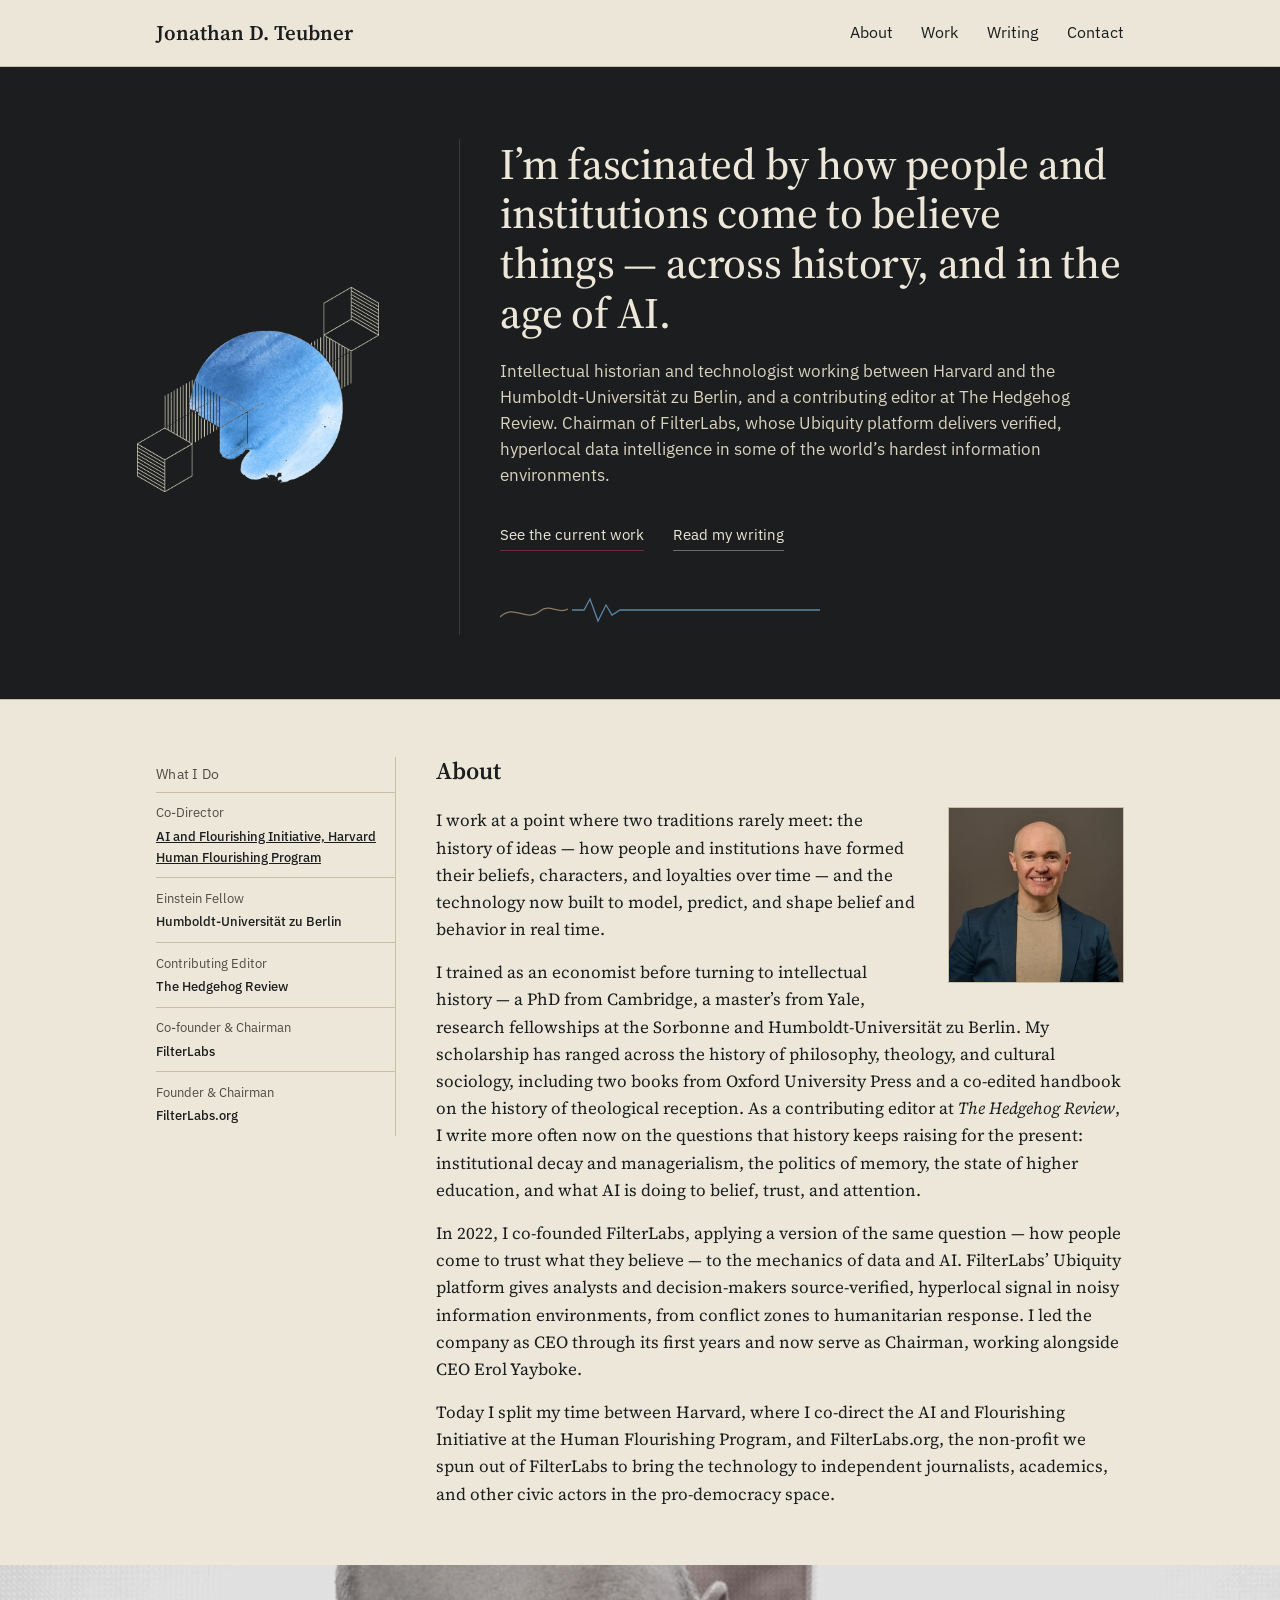
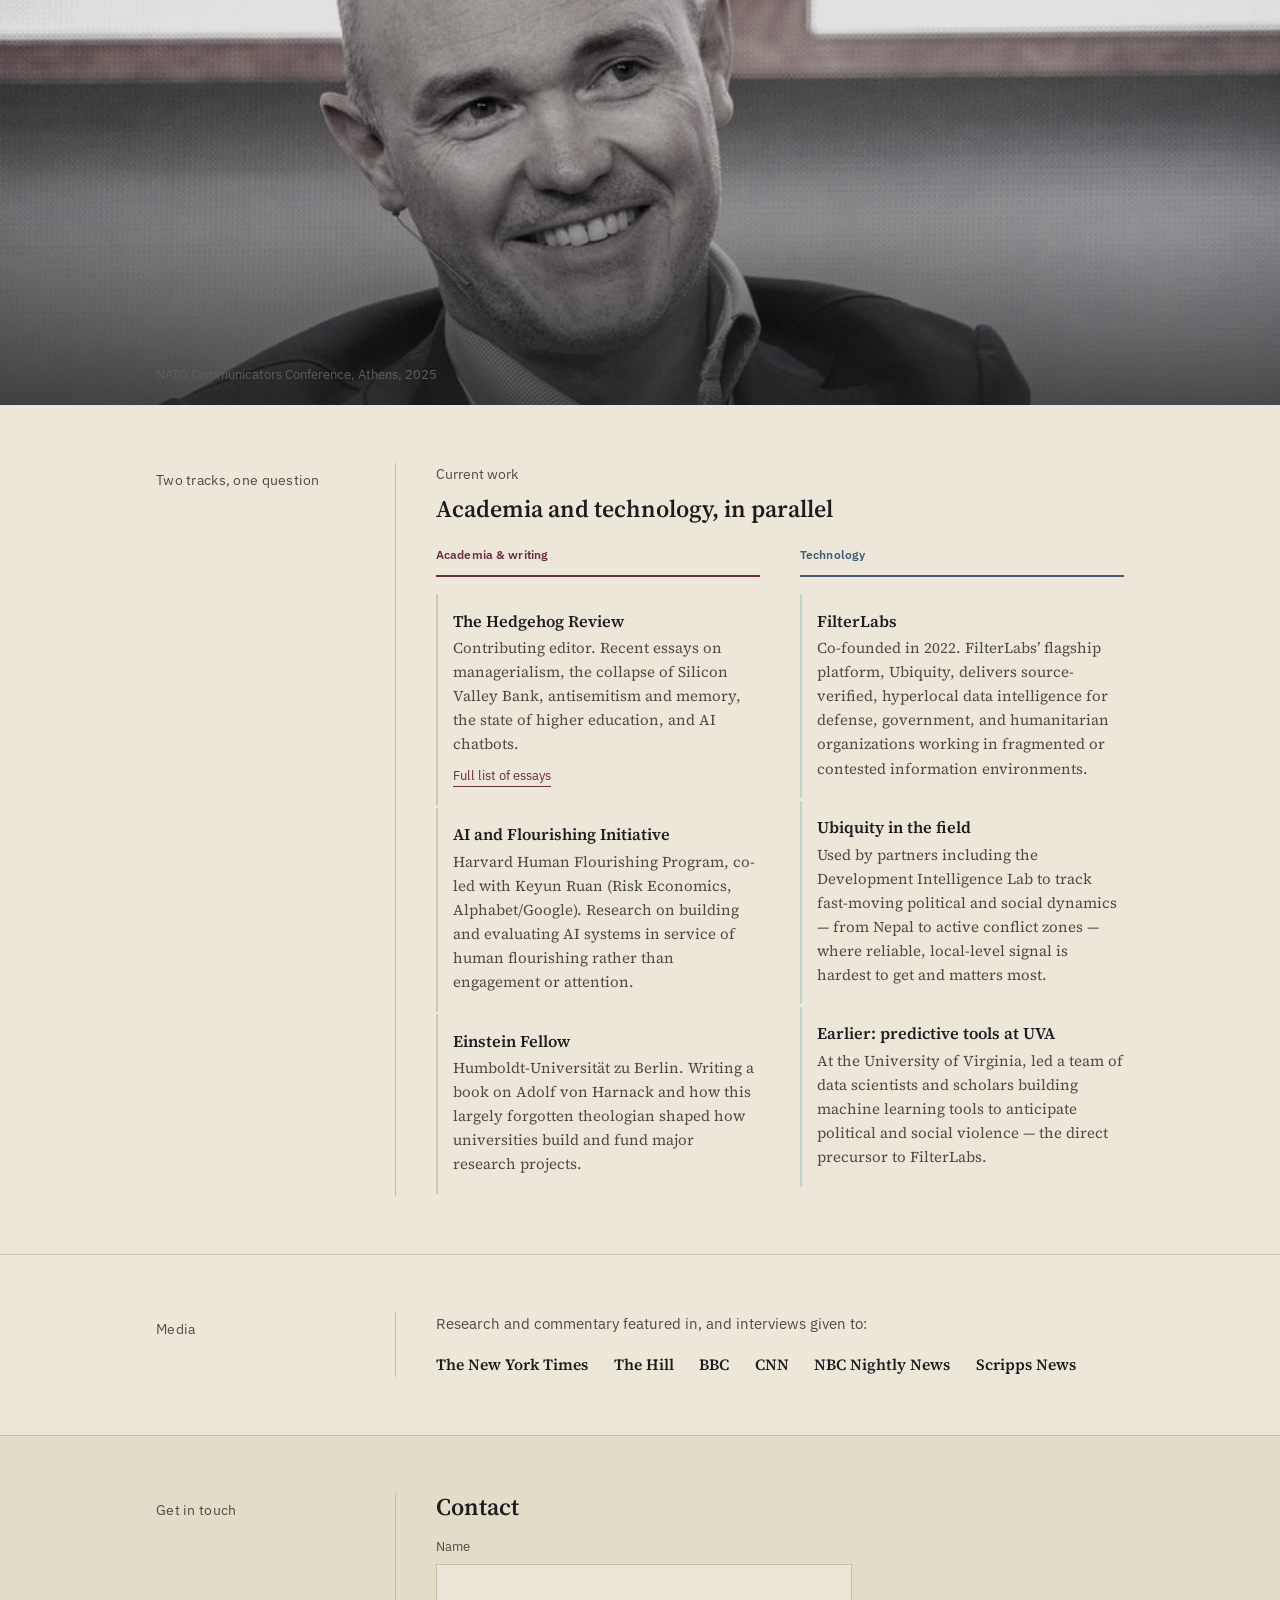
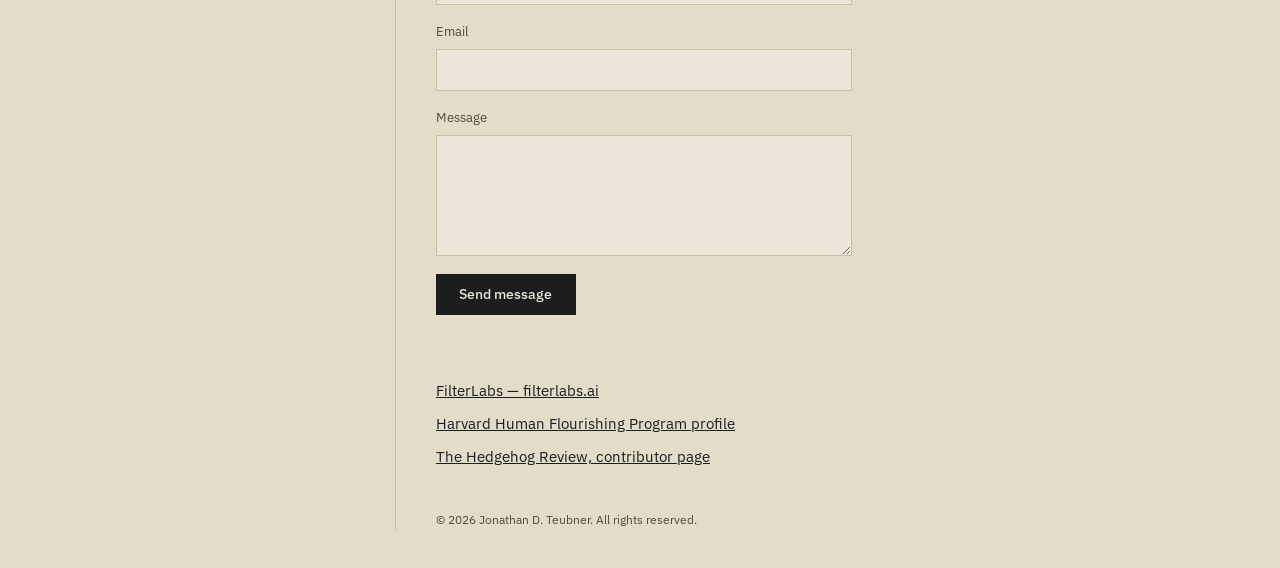
==== commit 6784dab5: "Add files via upload" ====
--- a/index.html
+++ b/index.html
@@ -51,7 +51,7 @@
       <div class="timeline-item">Co-Director<b><a href="https://hfh.fas.harvard.edu/post/ai-and-flourishing-initiative" target="_blank" rel="noopener">AI and Flourishing Initiative, Harvard Human Flourishing Program</a></b></div>
       <div class="timeline-item">Einstein Fellow<b>Humboldt-Universität zu Berlin</b></div>
       <div class="timeline-item">Contributing Editor<b>The Hedgehog Review</b></div>
-      <div class="timeline-item">Chairman<b>Co-founded FilterLabs</b></div>
+      <div class="timeline-item">Co-founder &amp; Chairman<b>FilterLabs</b></div>
       <div class="timeline-item">Founder &amp; Chairman<b>FilterLabs.org</b></div>
     </div>
     <div class="content">
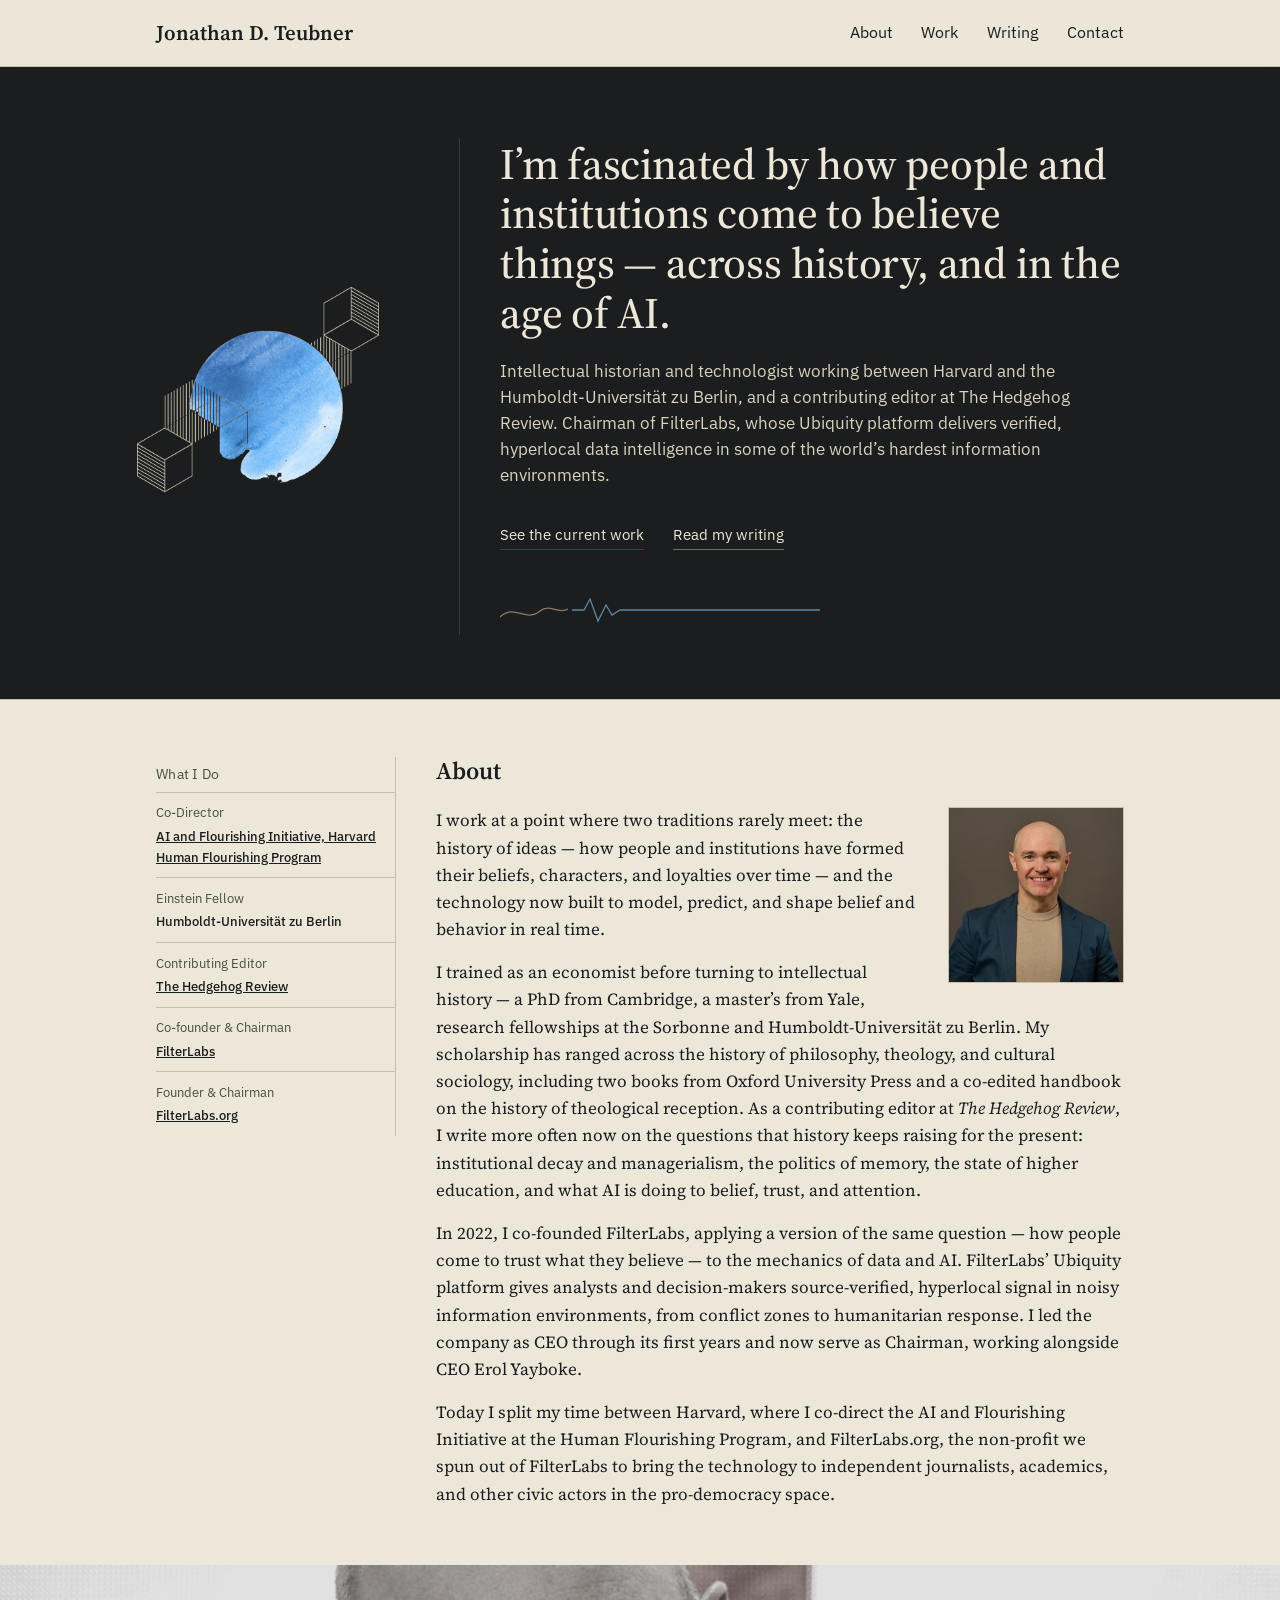
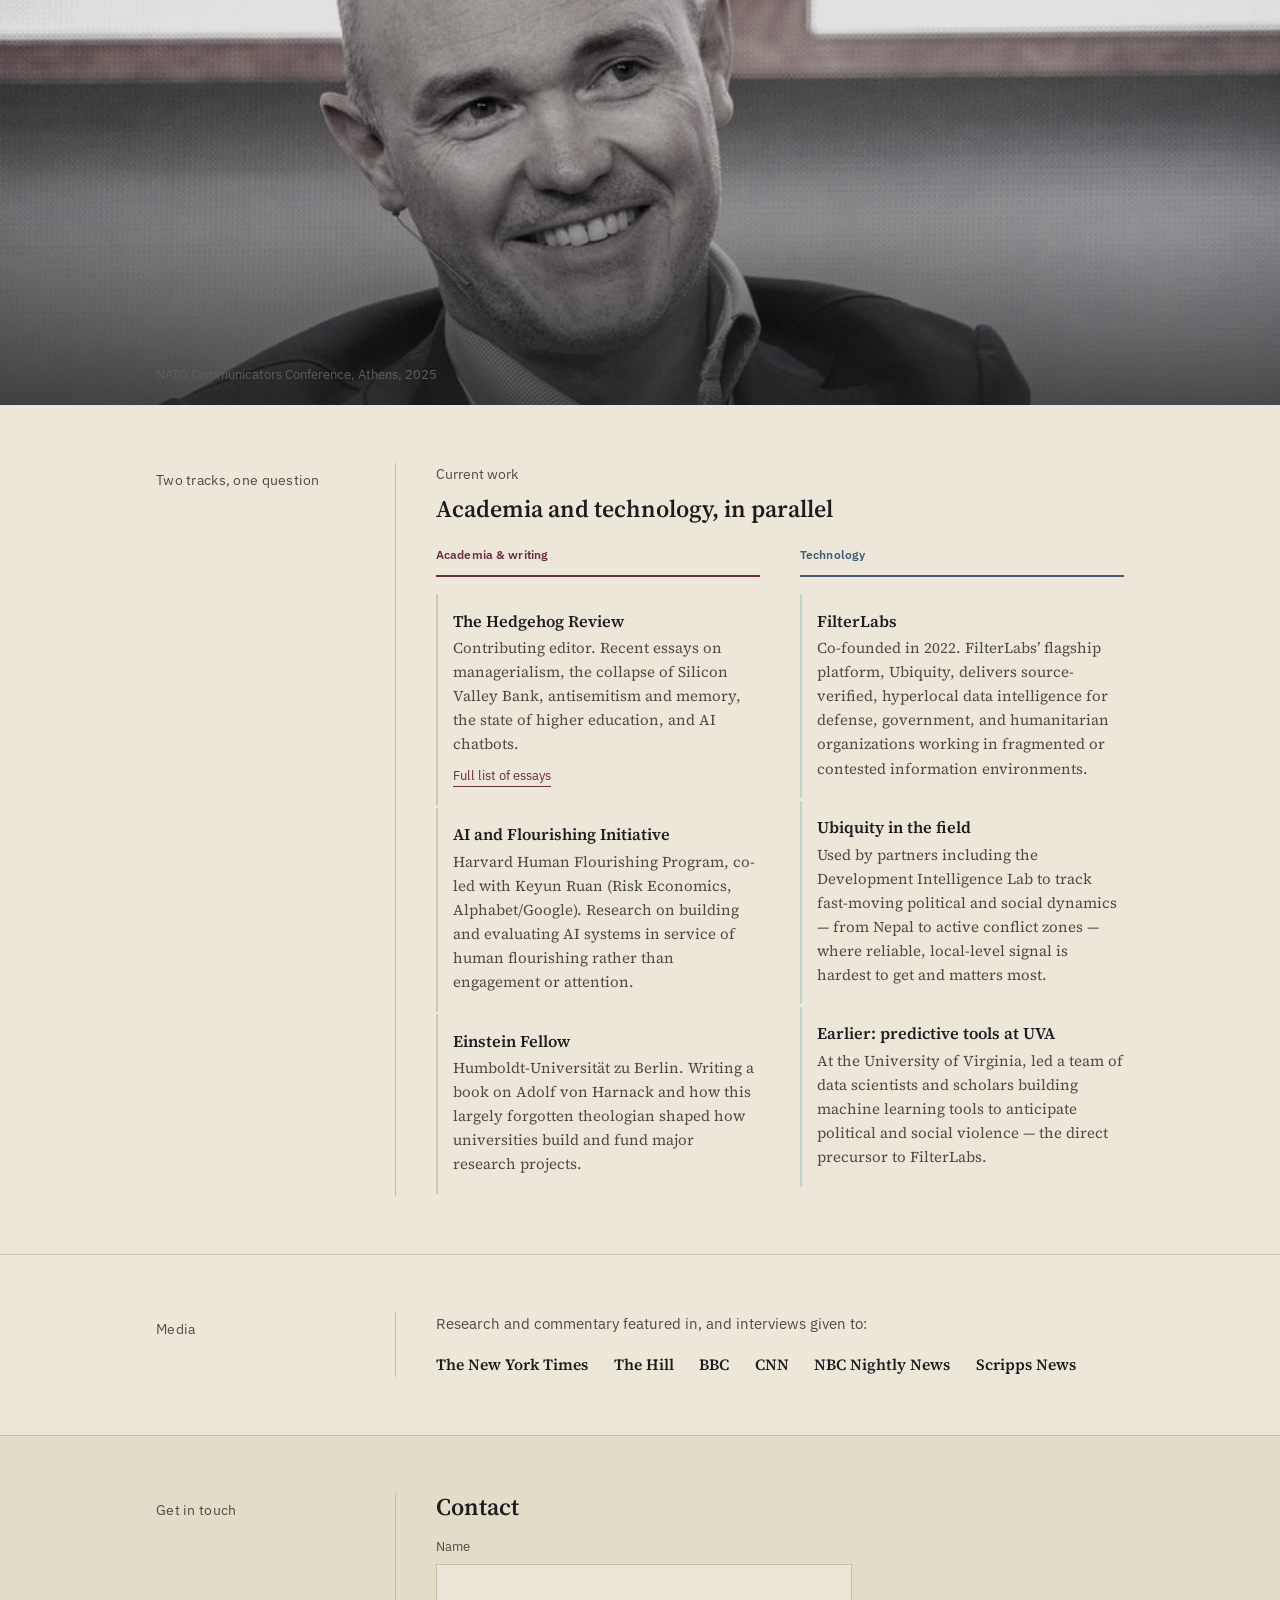
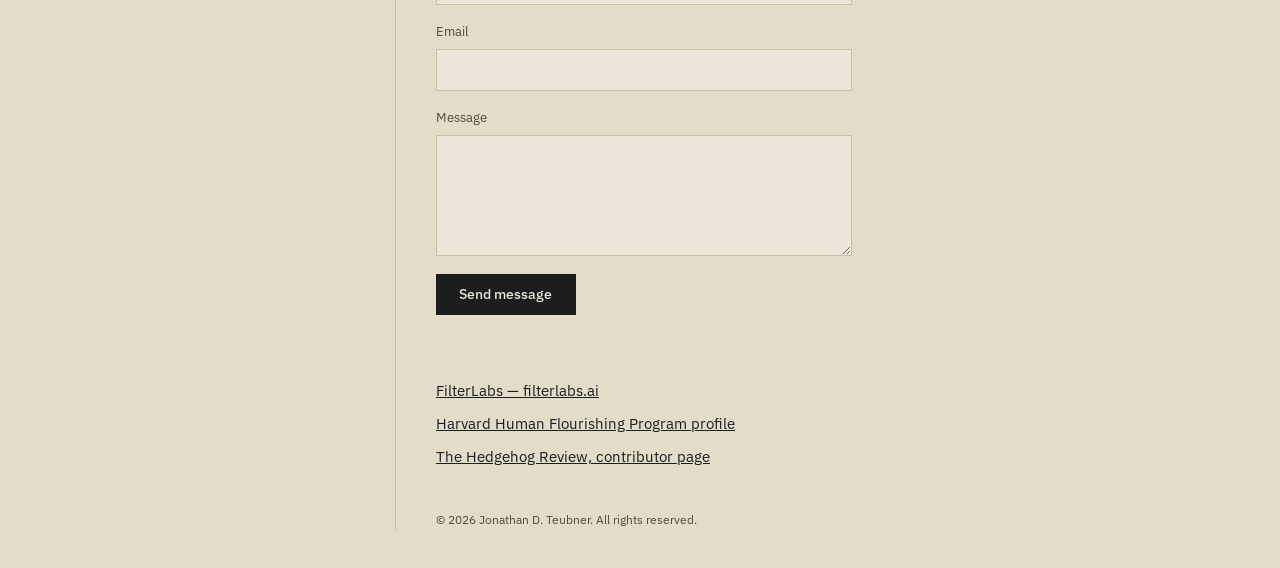
==== commit 5a7be99d: "Rename index (1).html to index.html" ====
--- a/index.html
+++ b/index.html
@@ -50,9 +50,9 @@
       <div class="label" style="margin-bottom:0.4rem;">What I Do</div>
       <div class="timeline-item">Co-Director<b><a href="https://hfh.fas.harvard.edu/post/ai-and-flourishing-initiative" target="_blank" rel="noopener">AI and Flourishing Initiative, Harvard Human Flourishing Program</a></b></div>
       <div class="timeline-item">Einstein Fellow<b>Humboldt-Universität zu Berlin</b></div>
-      <div class="timeline-item">Contributing Editor<b>The Hedgehog Review</b></div>
-      <div class="timeline-item">Co-founder &amp; Chairman<b>FilterLabs</b></div>
-      <div class="timeline-item">Founder &amp; Chairman<b>FilterLabs.org</b></div>
+      <div class="timeline-item">Contributing Editor<b><a href="https://hedgehogreview.com/" target="_blank" rel="noopener">The Hedgehog Review</a></b></div>
+      <div class="timeline-item">Co-founder &amp; Chairman<b><a href="https://filterlabs.ai/" target="_blank" rel="noopener">FilterLabs</a></b></div>
+      <div class="timeline-item">Founder &amp; Chairman<b><a href="https://filterlabs.org" target="_blank" rel="noopener">FilterLabs.org</a></b></div>
     </div>
     <div class="content">
       <h2 class="section-title">About</h2>
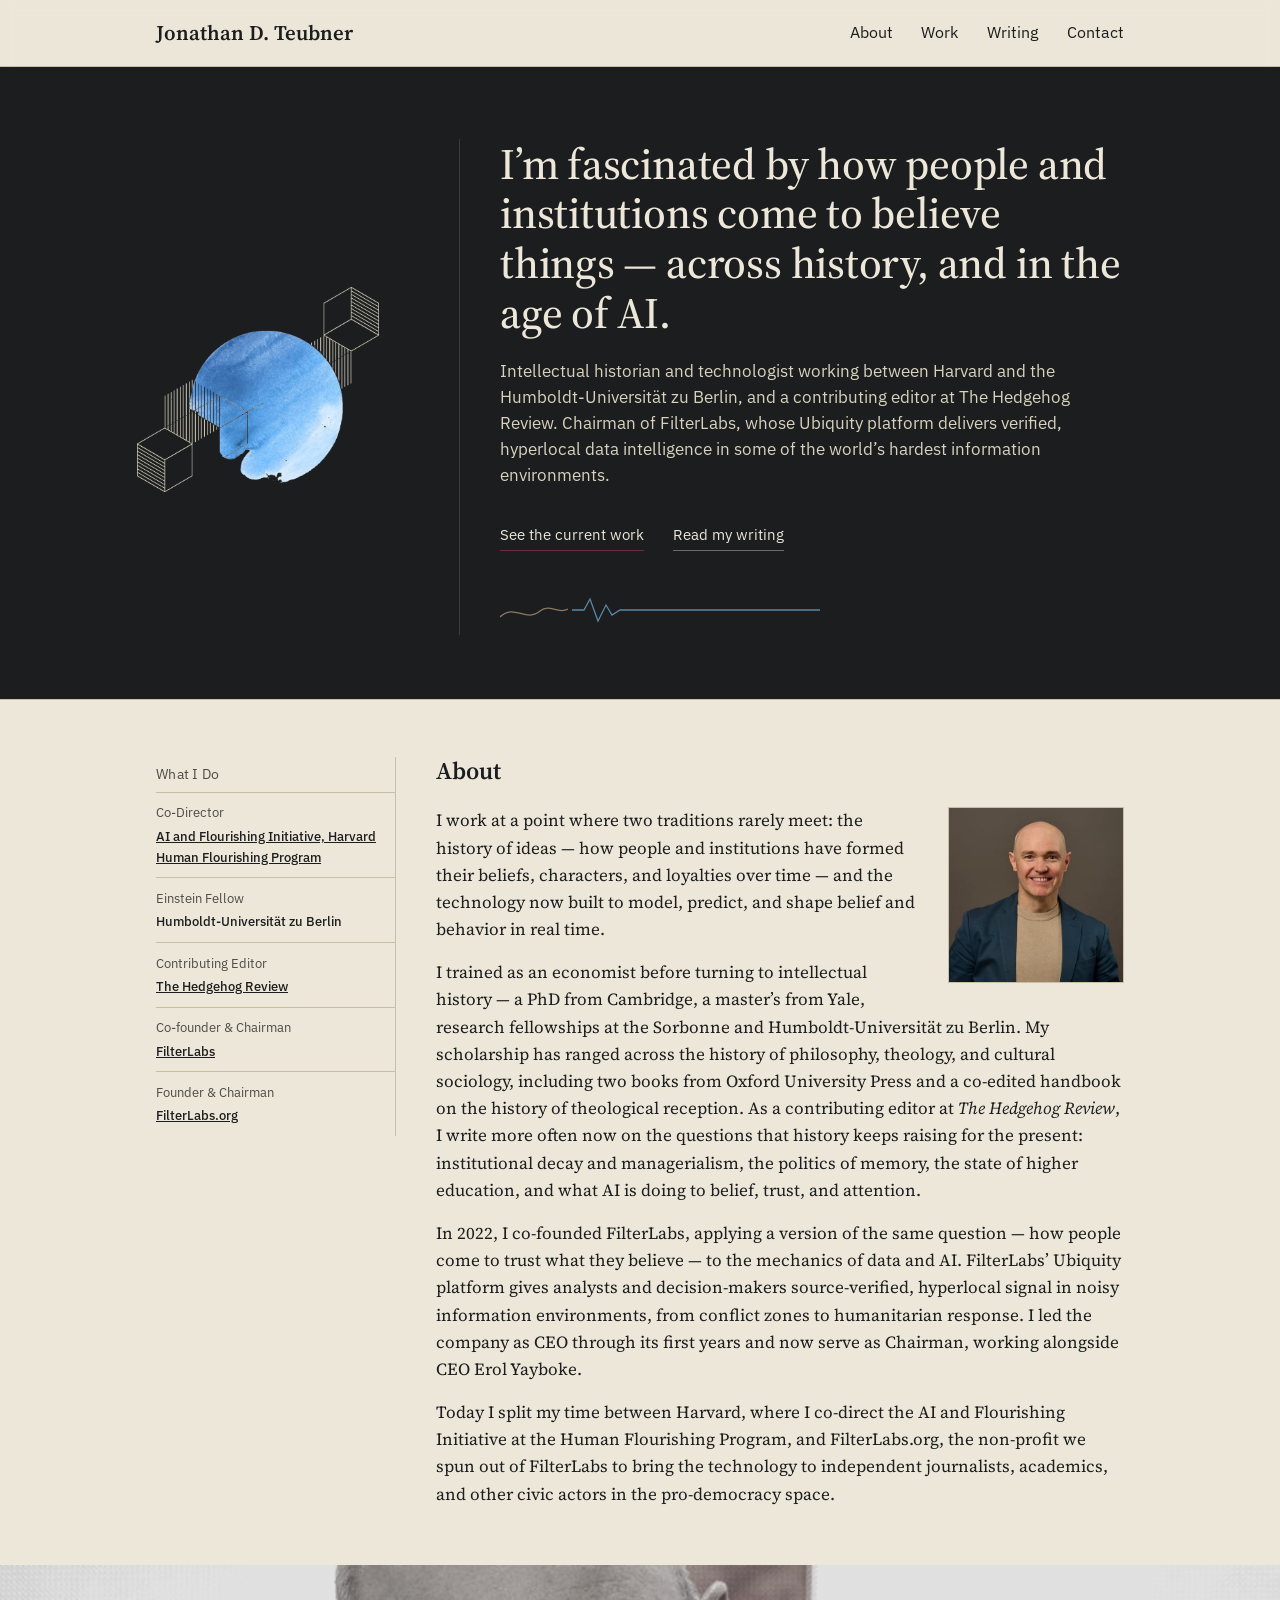
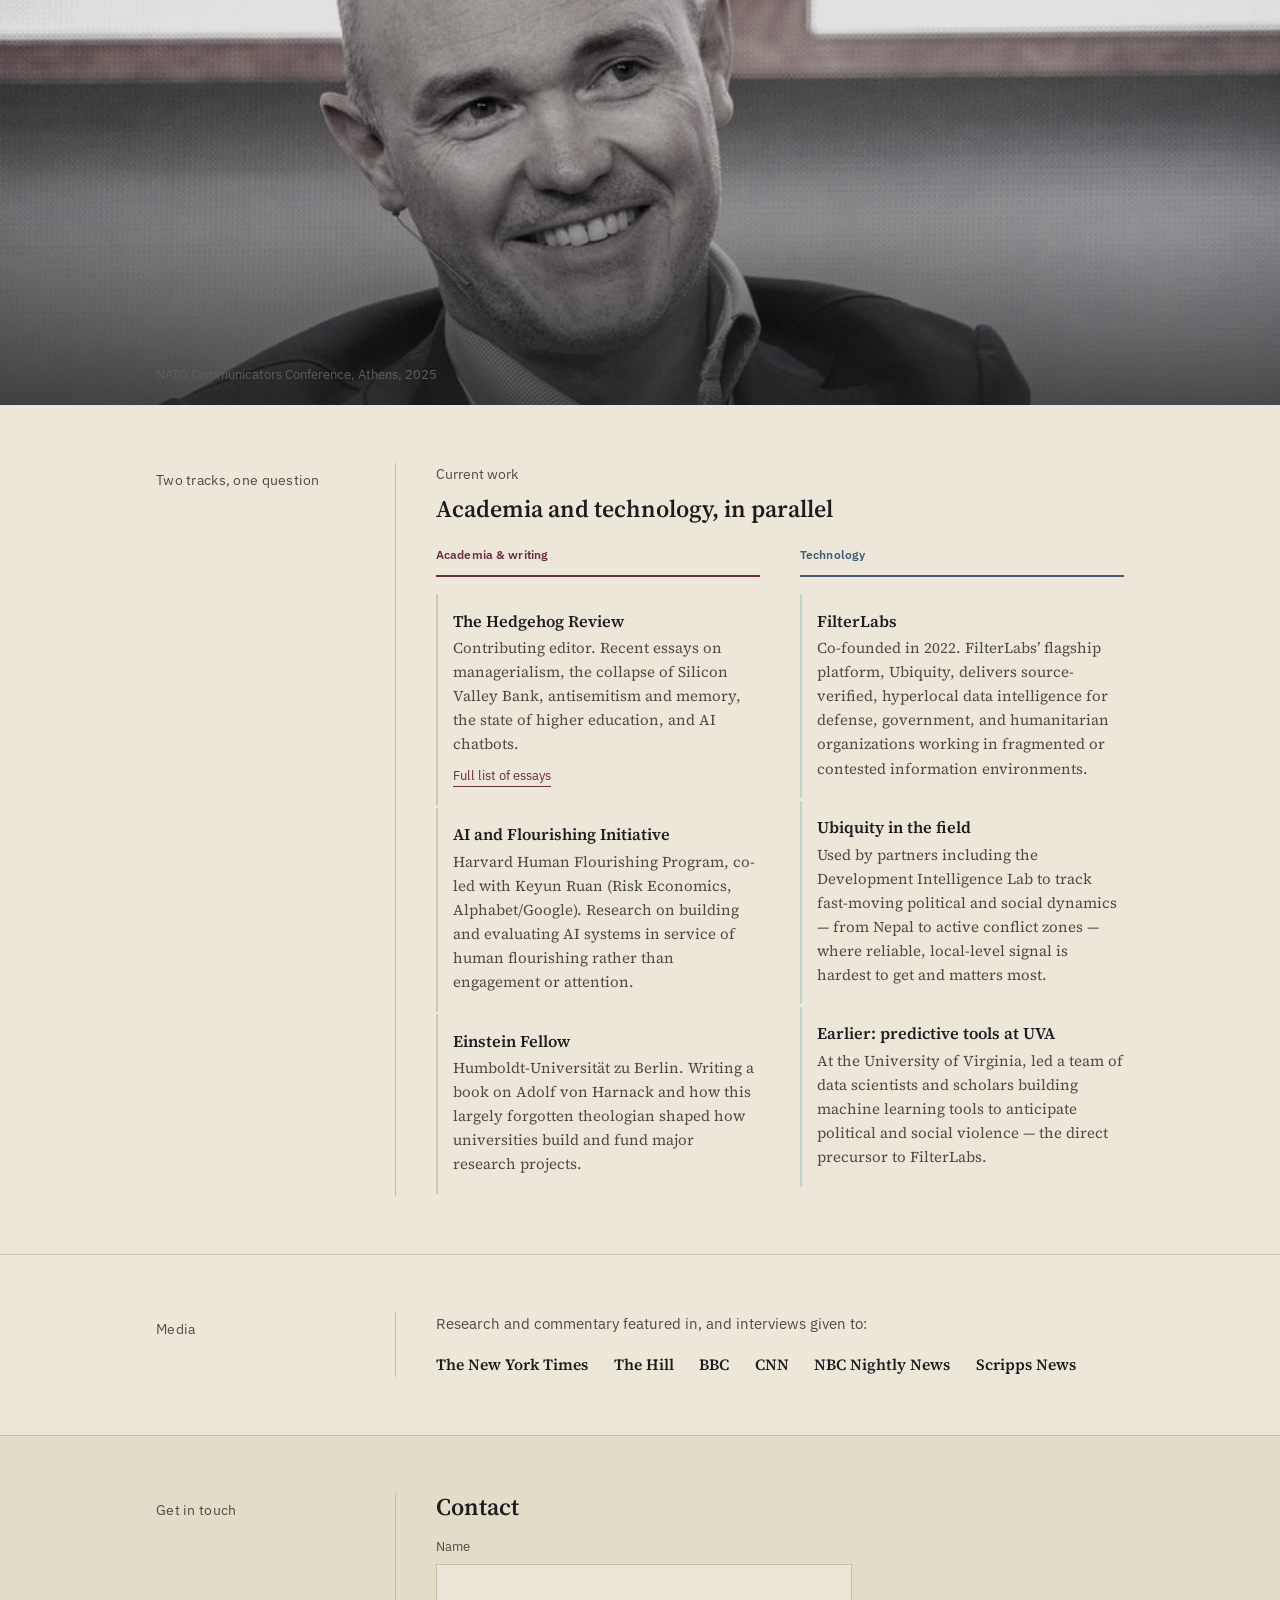
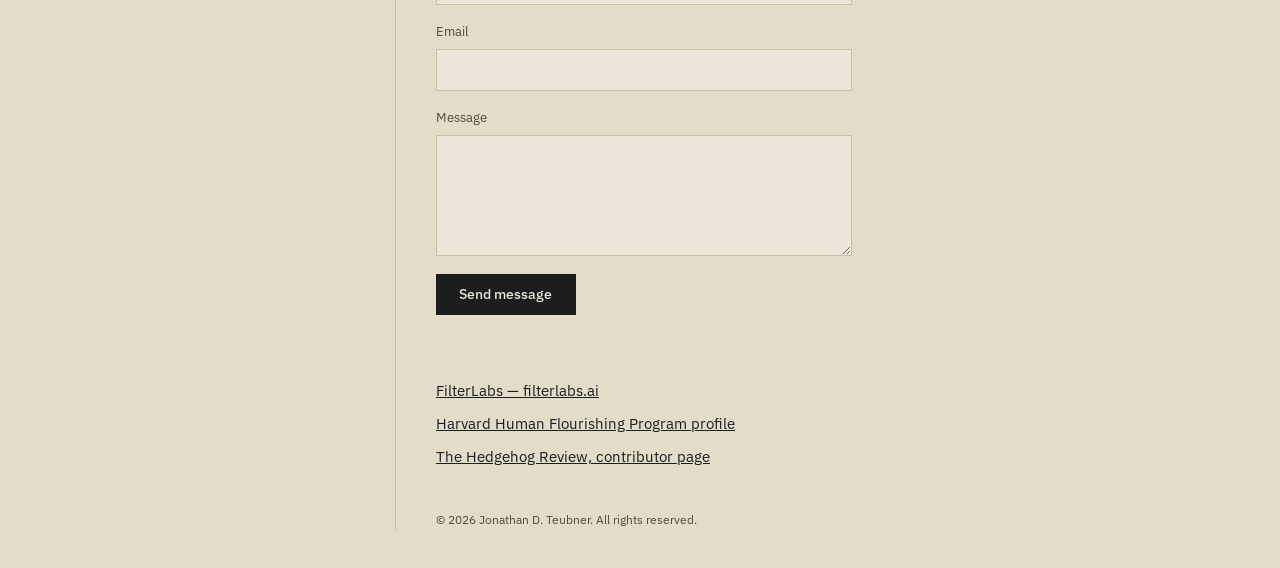
==== commit 0e99f96f: "Add files via upload" ====
--- a/index.html
+++ b/index.html
@@ -5,6 +5,18 @@
 <meta name="viewport" content="width=device-width, initial-scale=1.0">
 <title>Jonathan D. Teubner</title>
 <meta name="description" content="Jonathan D. Teubner — technologist and intellectual historian at Harvard and Humboldt-Universität zu Berlin, contributing editor at The Hedgehog Review, and Chairman of FilterLabs.">
+<meta property="og:type" content="website">
+<meta property="og:url" content="https://jonathanteubner.com/">
+<meta property="og:site_name" content="Jonathan D. Teubner">
+<meta property="og:title" content="Jonathan D. Teubner">
+<meta property="og:description" content="Technologist and intellectual historian working between Harvard and Humboldt-Universität zu Berlin, and a contributing editor at The Hedgehog Review. Chairman of FilterLabs.">
+<meta property="og:image" content="https://jonathanteubner.com/assets/img/headshot.jpg">
+<meta property="og:image:width" content="436">
+<meta property="og:image:height" content="436">
+<meta name="twitter:card" content="summary">
+<meta name="twitter:title" content="Jonathan D. Teubner">
+<meta name="twitter:description" content="Technologist and intellectual historian working between Harvard and Humboldt-Universität zu Berlin, and a contributing editor at The Hedgehog Review. Chairman of FilterLabs.">
+<meta name="twitter:image" content="https://jonathanteubner.com/assets/img/headshot.jpg">
 <link rel="preconnect" href="https://fonts.googleapis.com">
 <link rel="preconnect" href="https://fonts.gstatic.com" crossorigin>
 <link href="https://fonts.googleapis.com/css2?family=Source+Serif+4:ital,opsz,wght@0,8..60,400;0,8..60,500;0,8..60,600;0,8..60,700;1,8..60,400;1,8..60,500&family=IBM+Plex+Sans:wght@400;500;600&display=swap" rel="stylesheet">
--- a/assets/site.css
+++ b/assets/site.css
@@ -90,6 +90,7 @@
 .signal-svg{ margin-top:2.6rem; opacity:0.9; }
 .hero-graphic{ width:80%; max-width:none; height:auto; display:block; margin-left:-1.2rem; }
 @media (max-width:820px){
+  .hero .row{ grid-template-columns:1fr; }
   .hero .rail.rail-dark{ display:block; height:auto; text-align:center; }
   .hero-graphic{ width:100%; max-width:15rem; margin:0.5rem auto 1.5rem; }
 }
